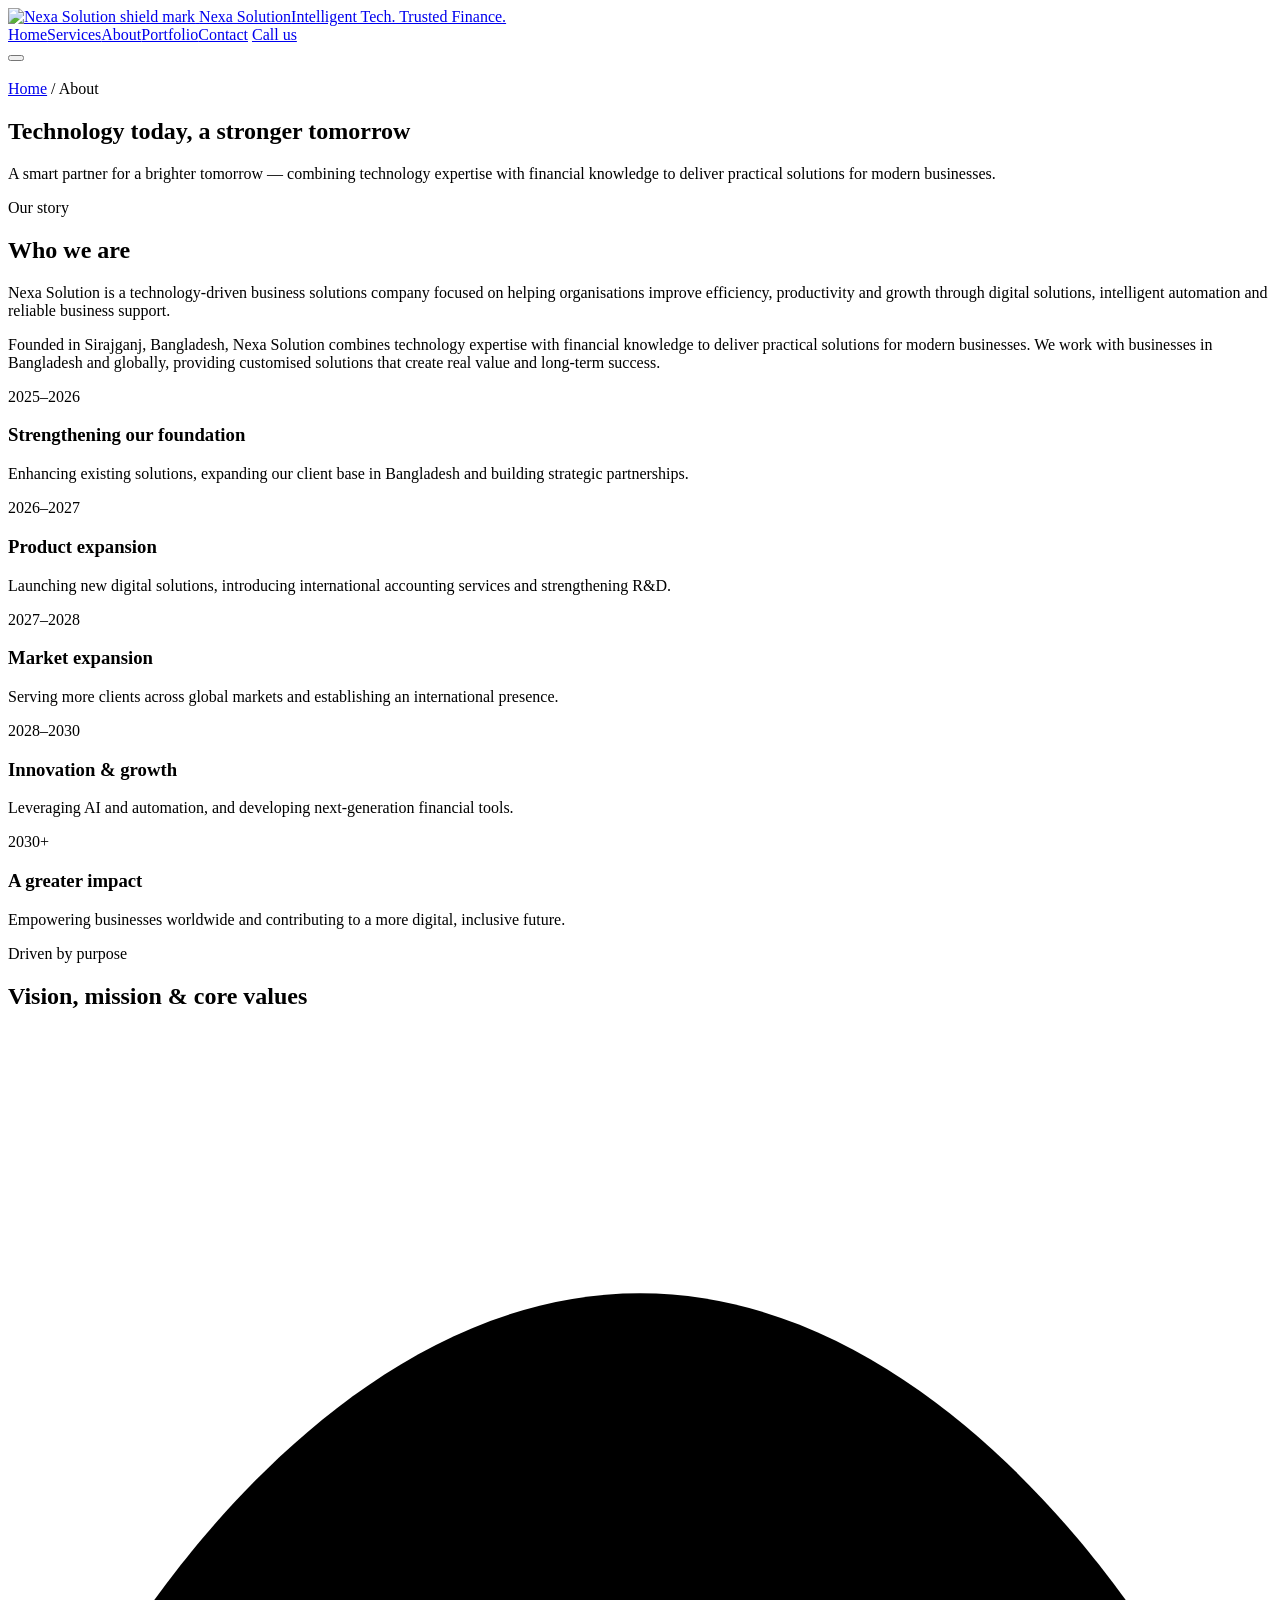
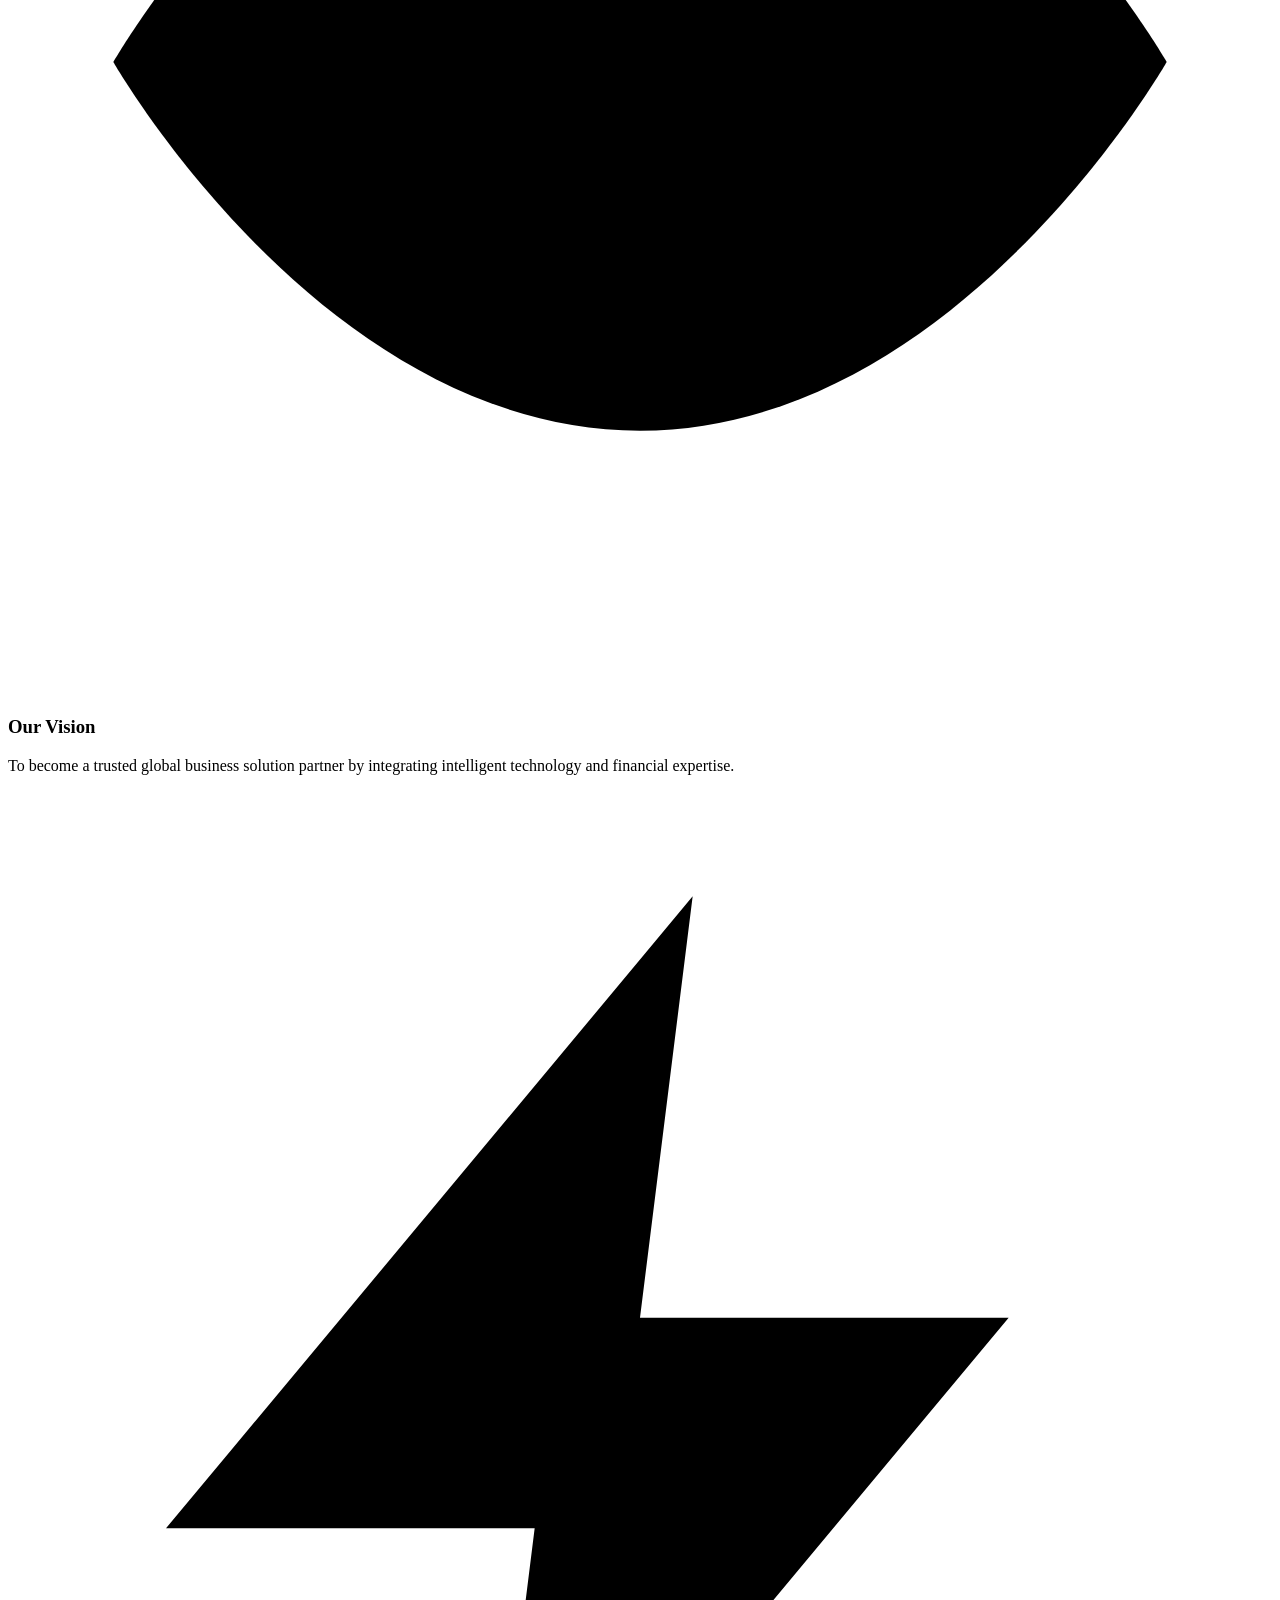
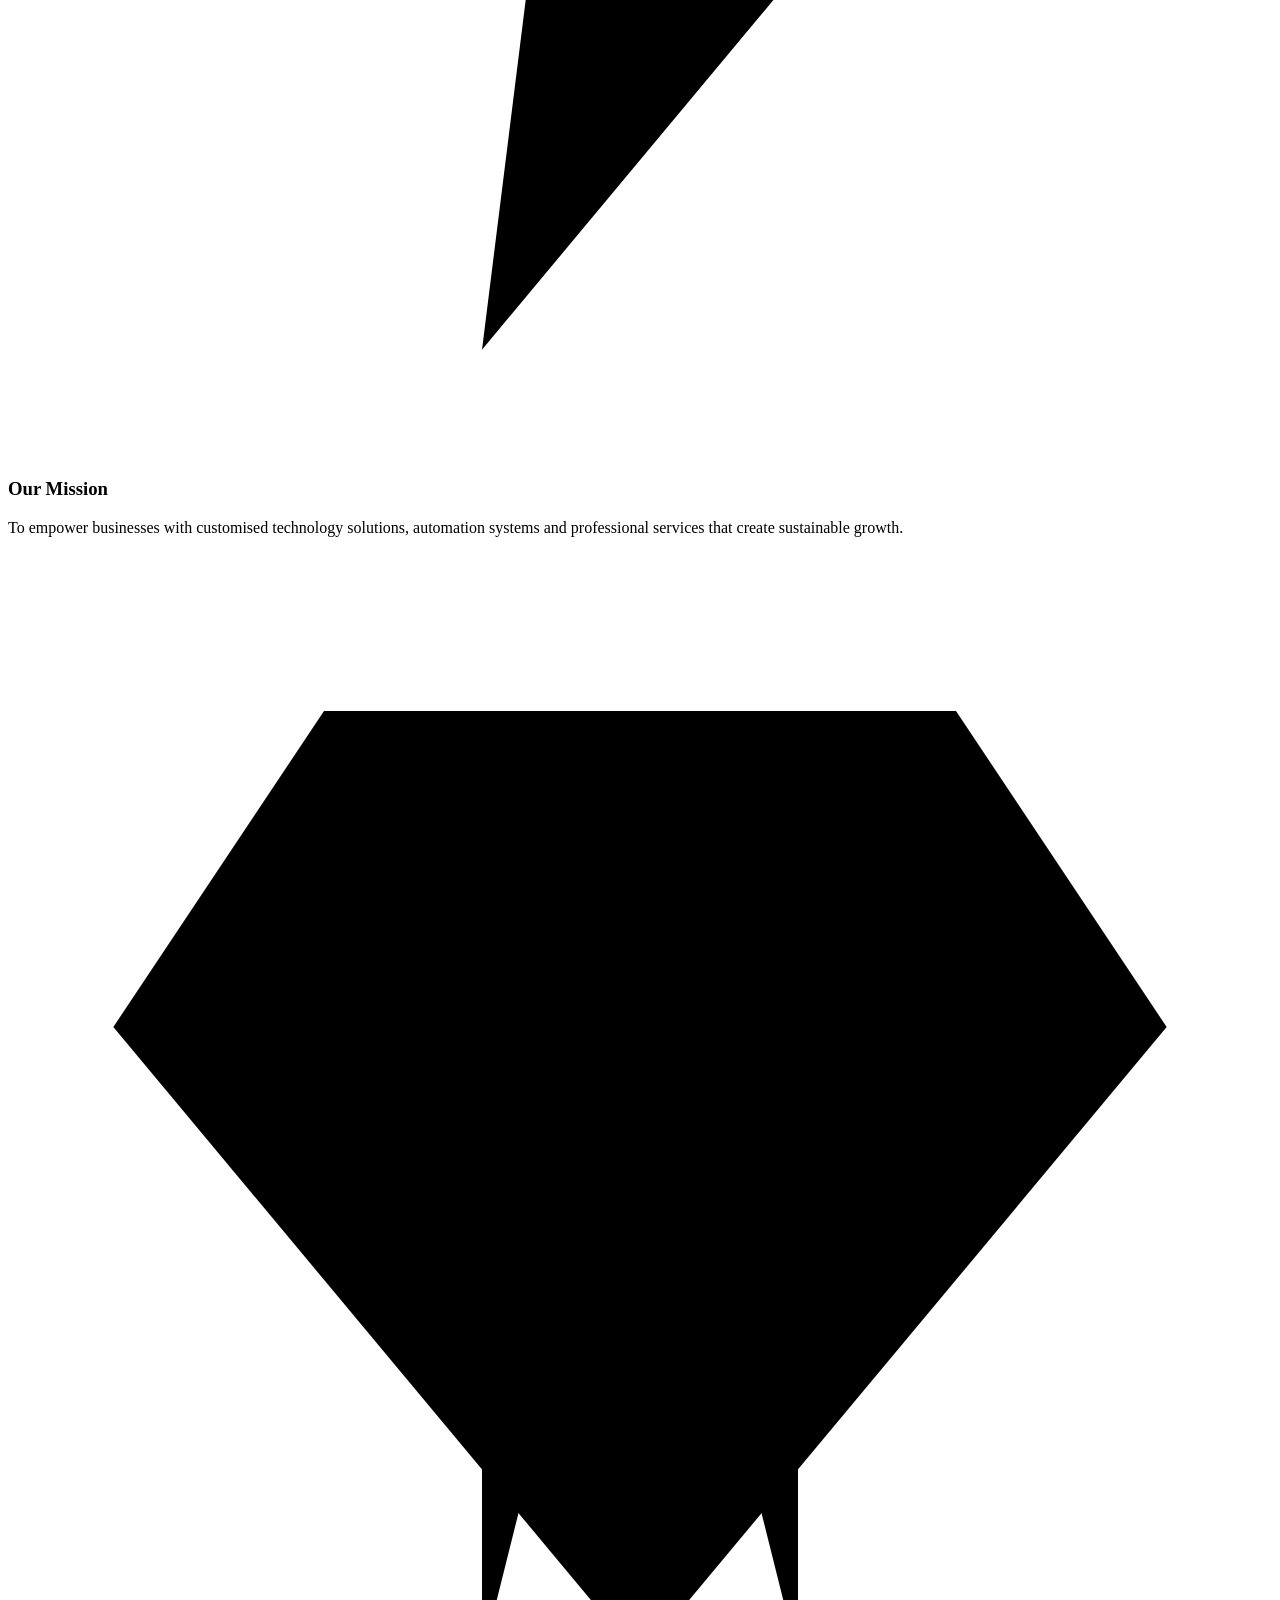
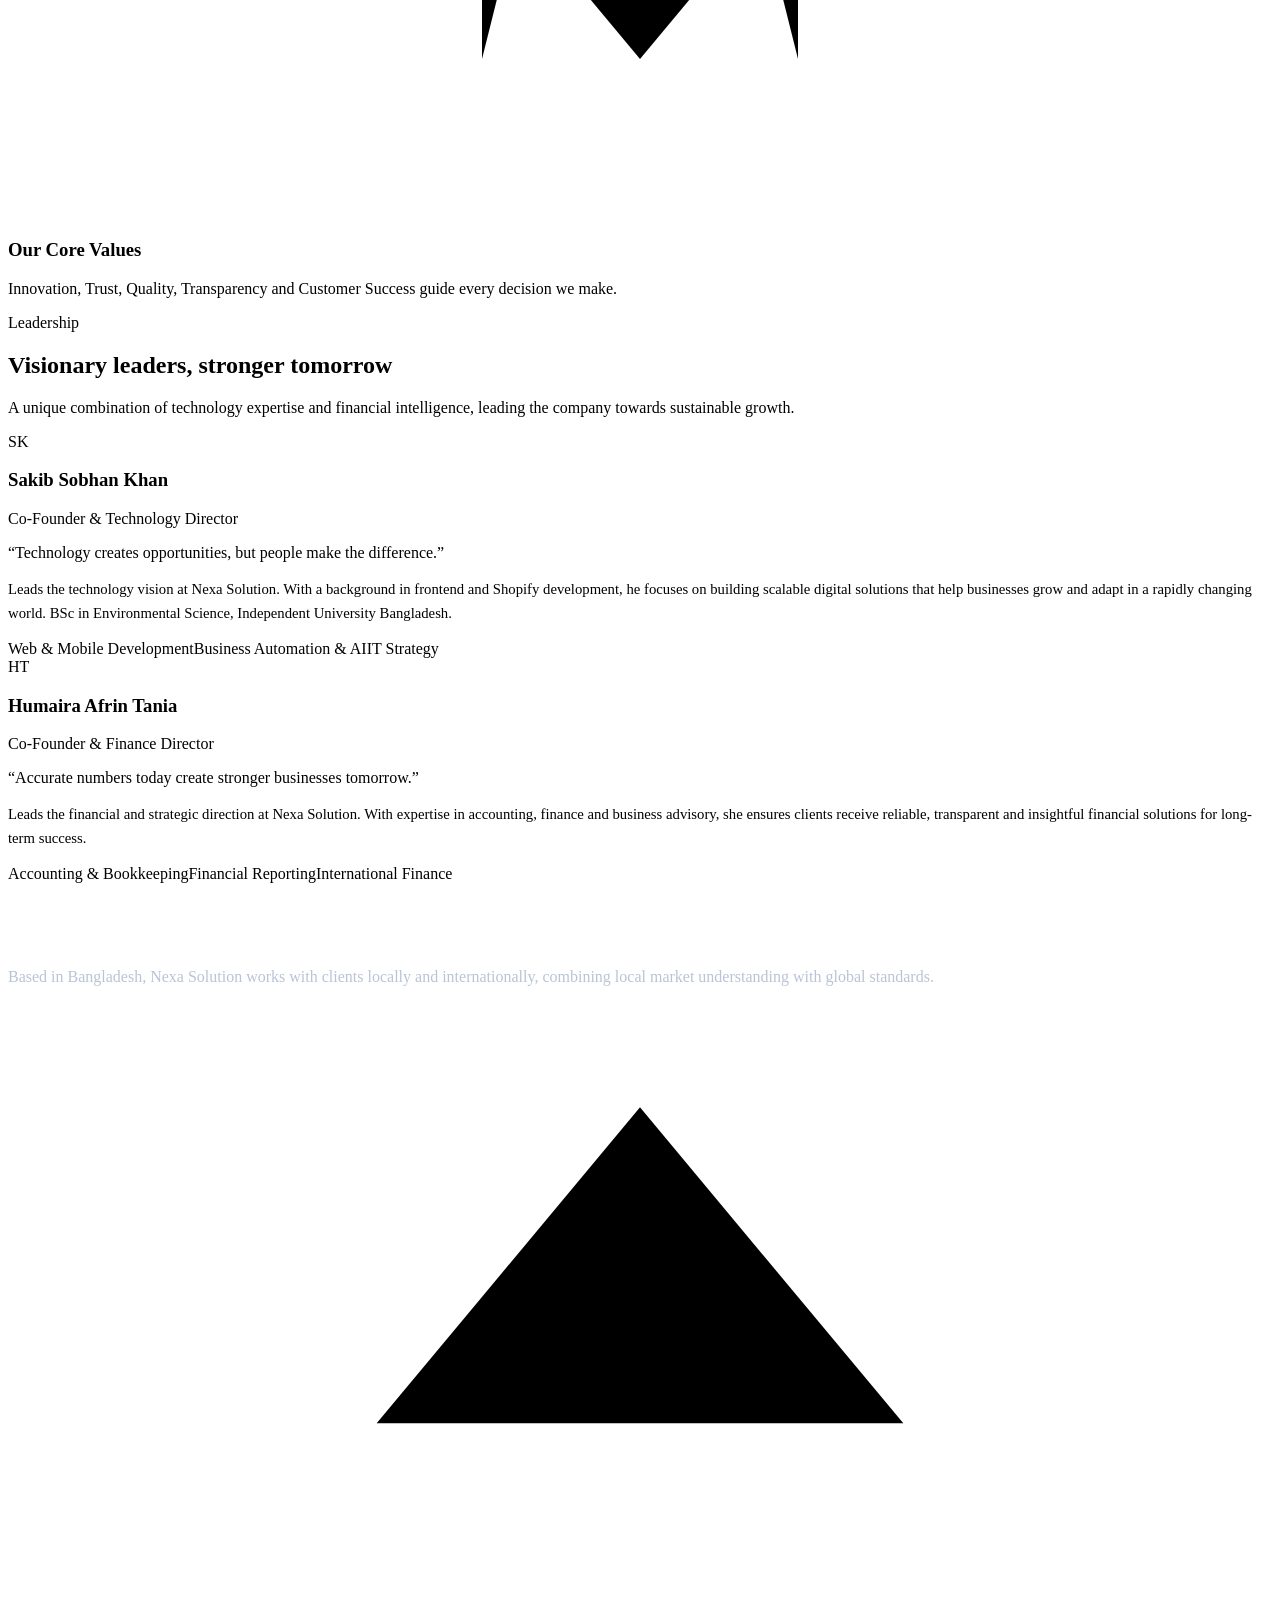
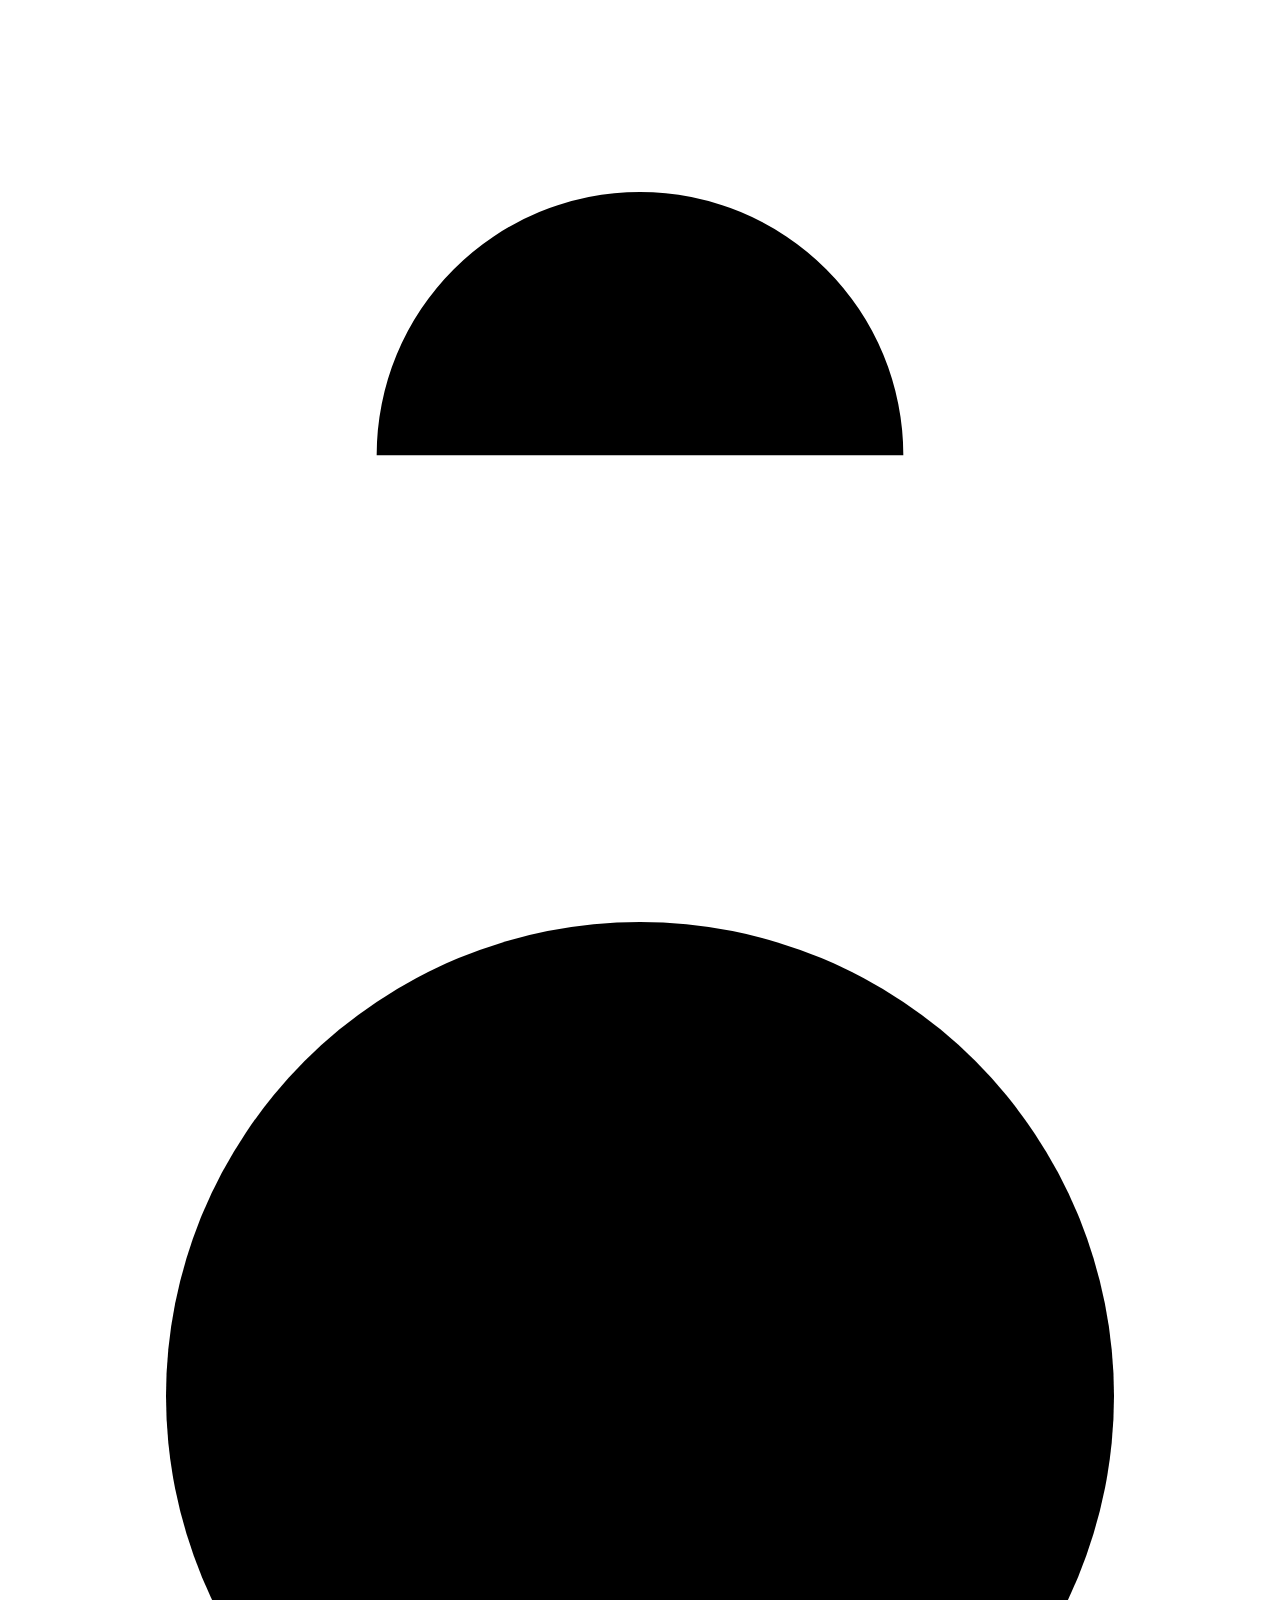
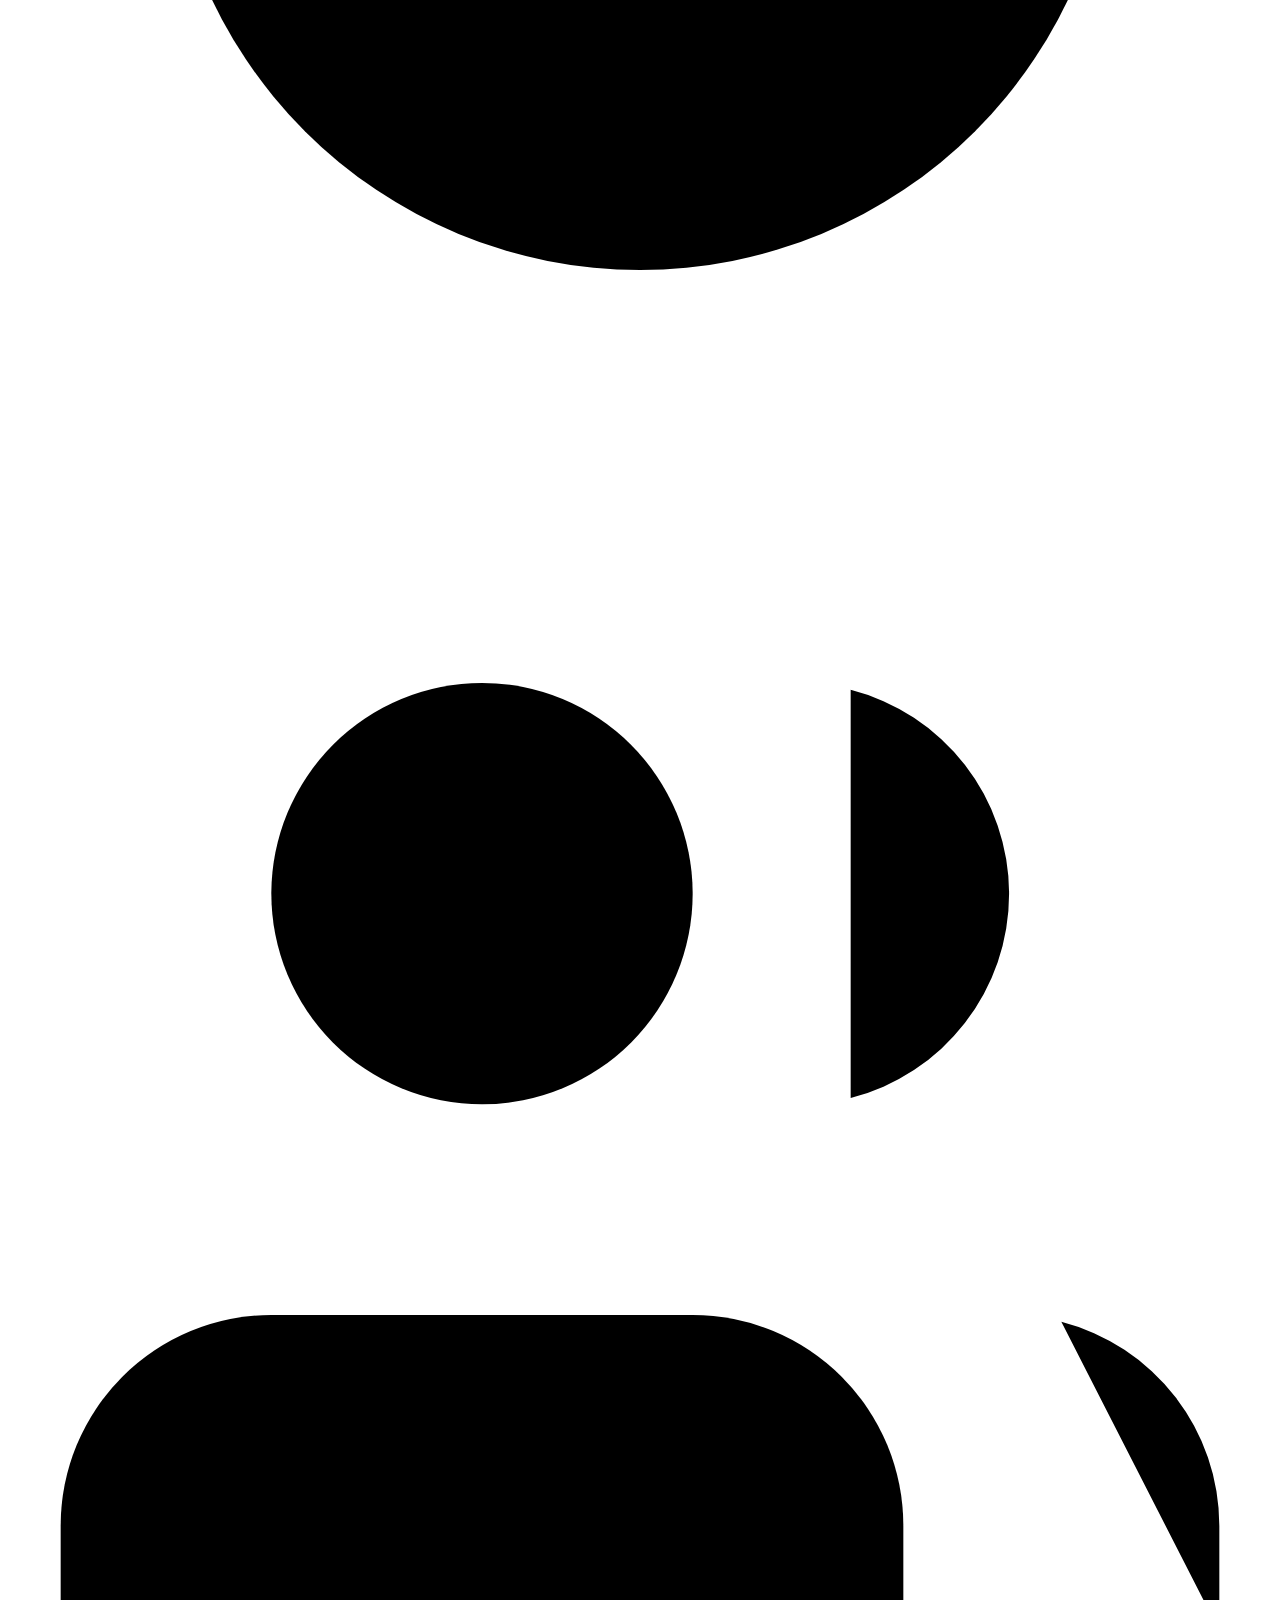
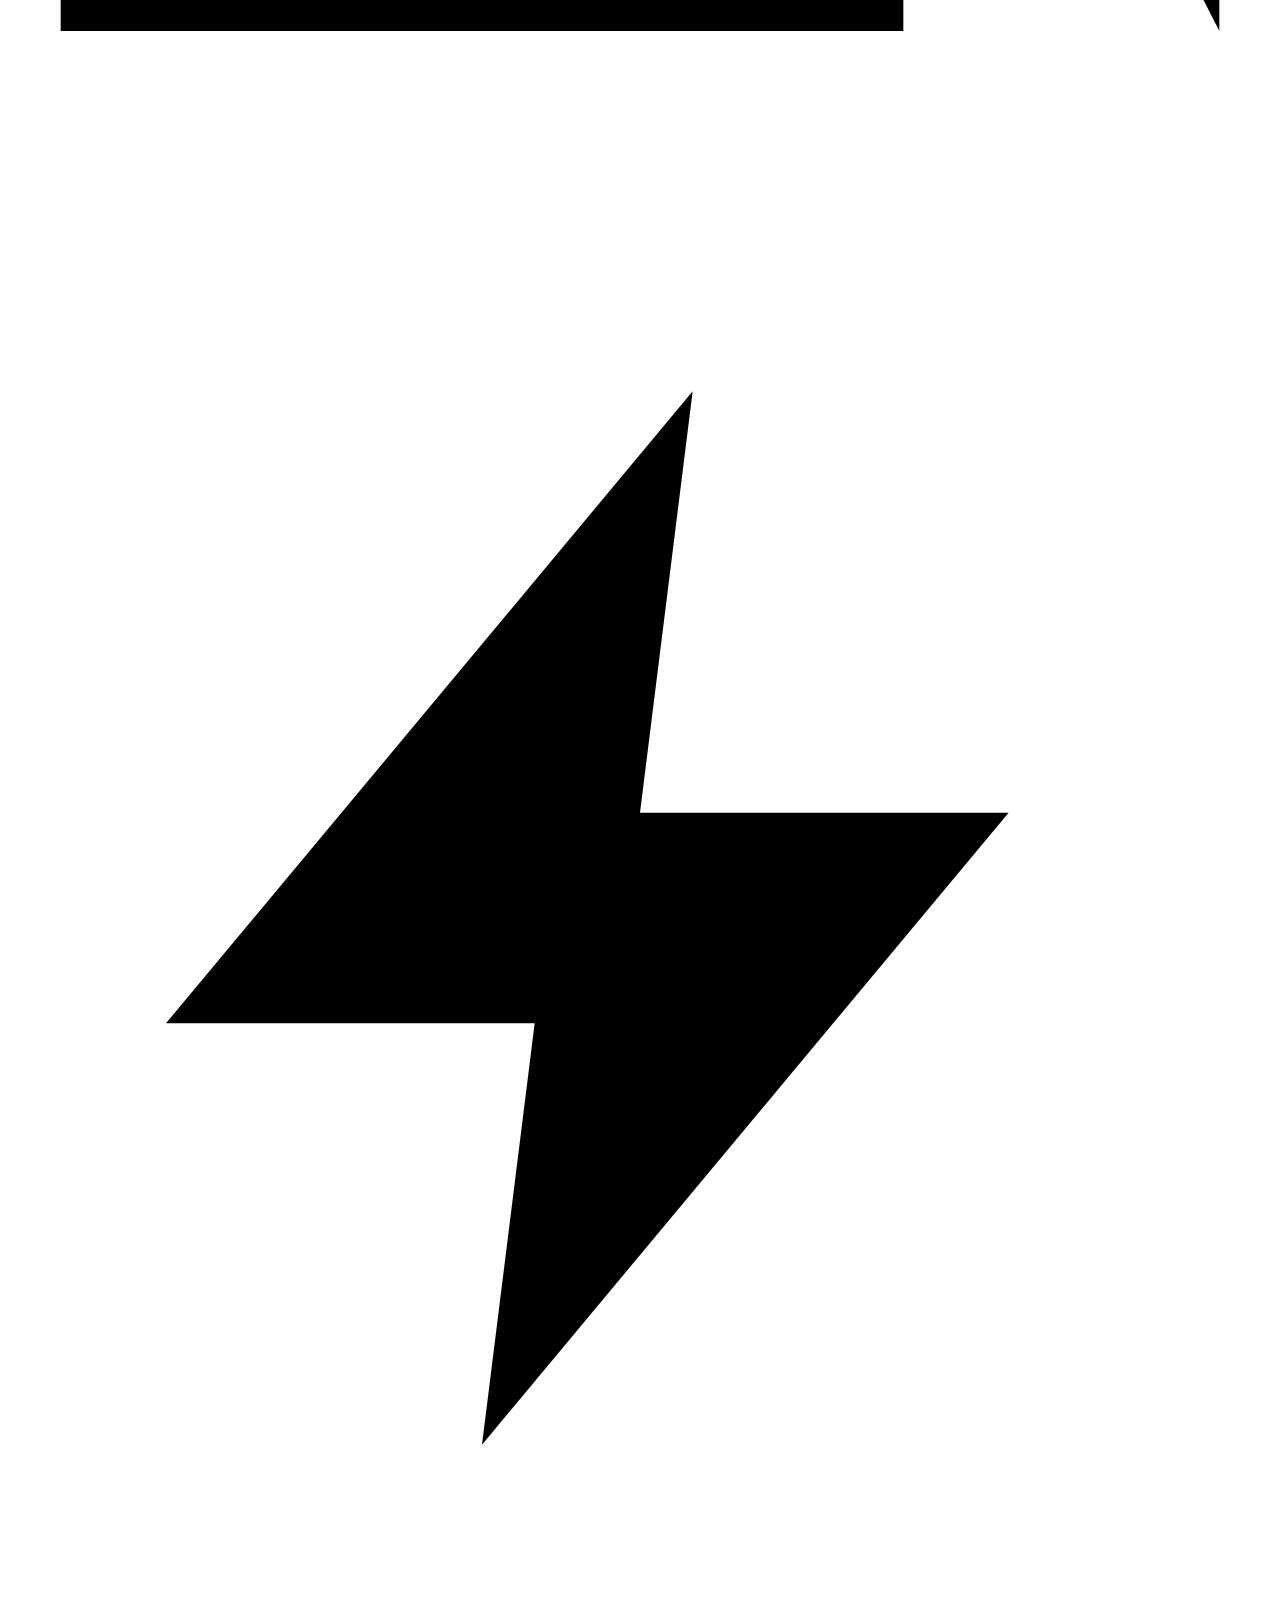
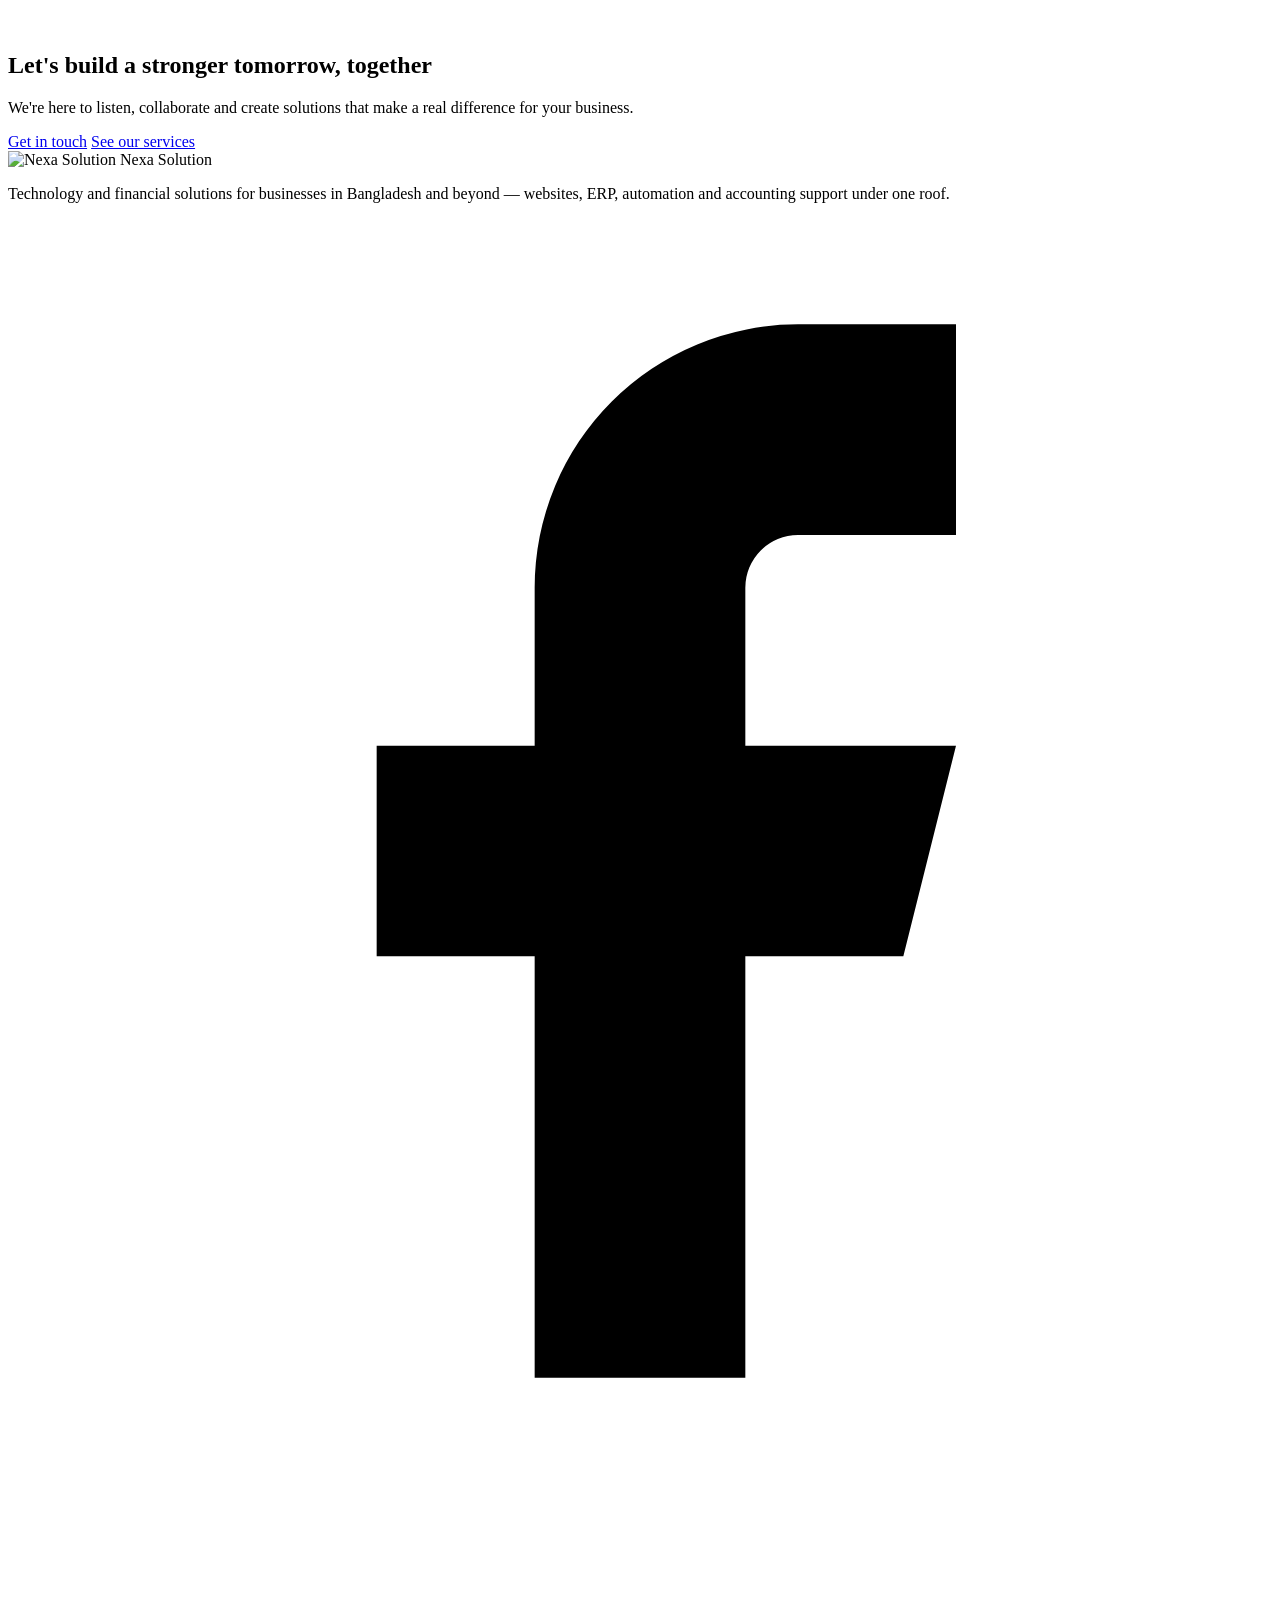
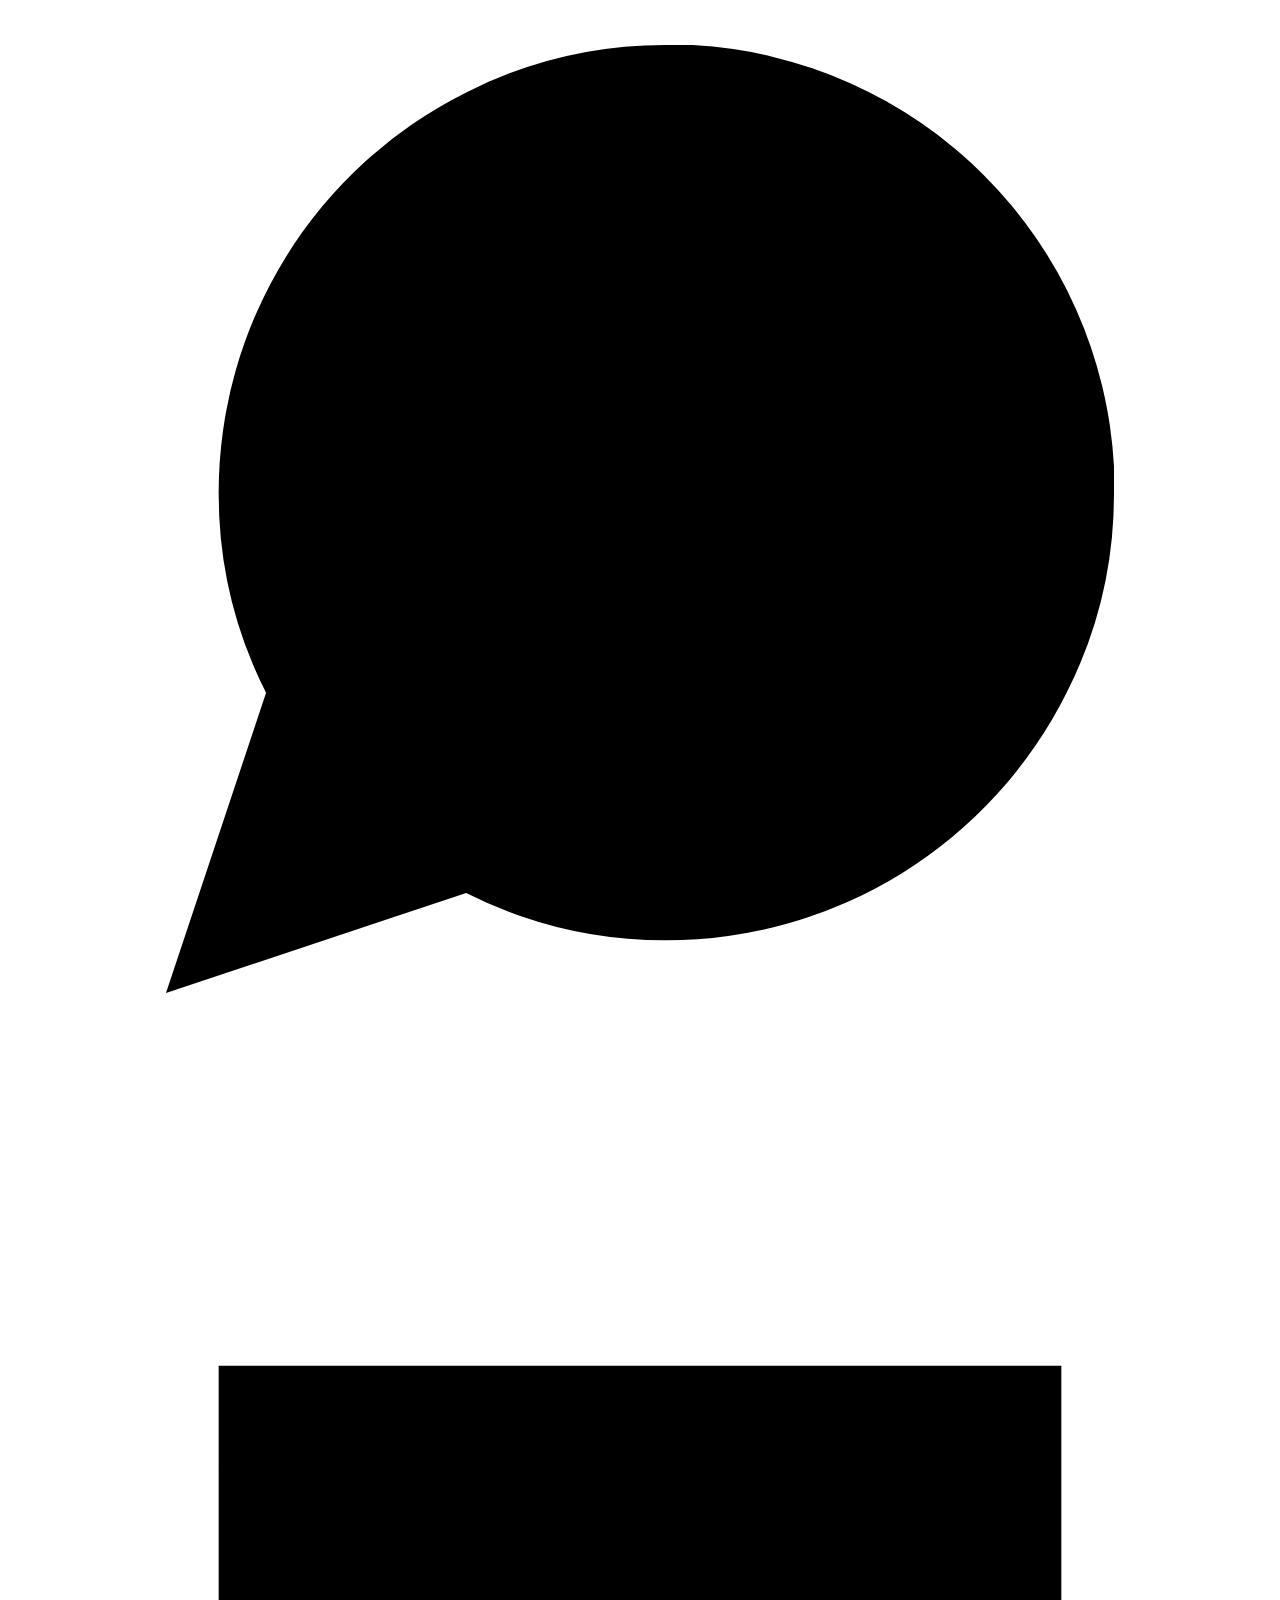
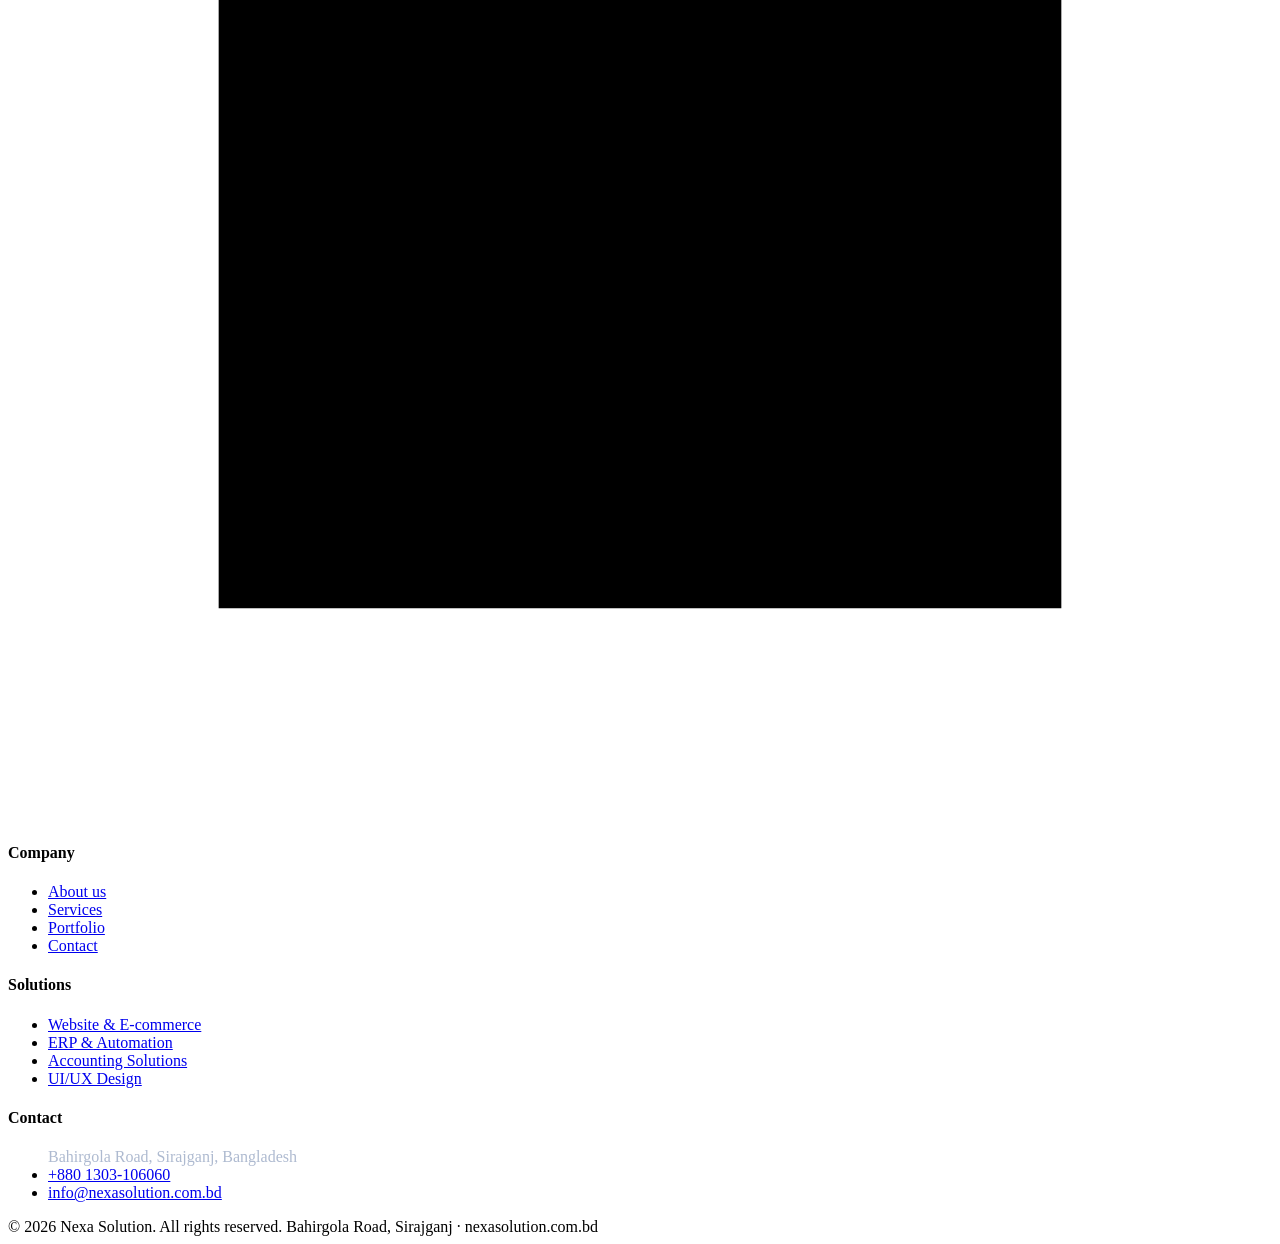
==== about.html @ 6b958eb0 "Add files via upload" ====
<!DOCTYPE html>
<html lang="en">
<head>
<meta charset="UTF-8">
<meta name="viewport" content="width=device-width, initial-scale=1.0">
<title>About Us — Nexa Solution</title>
<meta name="description" content="Nexa Solution's story, vision, mission, values and leadership team — a technology and financial solutions company based in Sirajganj, Bangladesh.">
<link rel="icon" href="assets/img/shield.png">
<link rel="preconnect" href="https://fonts.googleapis.com">
<link rel="preconnect" href="https://fonts.gstatic.com" crossorigin>
<link href="https://fonts.googleapis.com/css2?family=Sora:wght@400;500;600;700;800&family=Inter:wght@400;500;600;700&display=swap" rel="stylesheet">
<link rel="stylesheet" href="assets/css/styles.css">
</head>
<body>
<header>
  <div class="nav">
    <a href="index.html" class="brand">
      <img src="assets/img/shield.png" alt="Nexa Solution shield mark">
      <span class="brand-word">Nexa Solution<span>Intelligent Tech. Trusted Finance.</span></span>
    </a>
    <nav class="links" id="navLinks">
      <a href="index.html">Home</a><a href="services.html">Services</a><a href="about.html" class="active">About</a><a href="portfolio.html">Portfolio</a><a href="contact.html">Contact</a>
      <a href="tel:+8801303106060" class="btn btn-outline-dark">Call us</a>
    </nav>
    <button class="menu-toggle" id="menuToggle" aria-label="Open menu" aria-expanded="false" aria-controls="navLinks">
      <span></span><span></span><span></span>
    </button>
  </div>
</header>
<main>

  <section class="page-hero">
    <img class="hero-shield" src="assets/img/shield.png" alt="" style="width:220px;opacity:0.12;">
    <div class="wrap">
      <div class="crumb"><a href="index.html">Home</a> / About</div>
      <div class="hero-eyebrow-line"></div>
      <h1>Technology today, a stronger tomorrow</h1>
      <p>A smart partner for a brighter tomorrow &mdash; combining technology expertise with financial knowledge to deliver practical solutions for modern businesses.</p>
    </div>
  </section>

  <!-- STORY -->
  <section>
    <div class="wrap about-grid">
      <div class="reveal-on-scroll">
        <div class="kicker">Our story</div>
        <h2>Who we are</h2>
        <p>Nexa Solution is a technology-driven business solutions company focused on helping organisations improve efficiency, productivity and growth through digital solutions, intelligent automation and reliable business support.</p>
        <p style="margin-top:16px;">Founded in Sirajganj, Bangladesh, Nexa Solution combines technology expertise with financial knowledge to deliver practical solutions for modern businesses. We work with businesses in Bangladesh and globally, providing customised solutions that create real value and long-term success.</p>
      </div>
      <div class="reveal-on-scroll">
        <div class="timeline">
          <div class="tl-item"><div class="yr">2025&ndash;2026</div><h3>Strengthening our foundation</h3><p>Enhancing existing solutions, expanding our client base in Bangladesh and building strategic partnerships.</p></div>
          <div class="tl-item"><div class="yr">2026&ndash;2027</div><h3>Product expansion</h3><p>Launching new digital solutions, introducing international accounting services and strengthening R&amp;D.</p></div>
          <div class="tl-item"><div class="yr">2027&ndash;2028</div><h3>Market expansion</h3><p>Serving more clients across global markets and establishing an international presence.</p></div>
          <div class="tl-item"><div class="yr">2028&ndash;2030</div><h3>Innovation &amp; growth</h3><p>Leveraging AI and automation, and developing next-generation financial tools.</p></div>
          <div class="tl-item"><div class="yr">2030+</div><h3>A greater impact</h3><p>Empowering businesses worldwide and contributing to a more digital, inclusive future.</p></div>
        </div>
      </div>
    </div>
  </section>

  <!-- VISION / MISSION / VALUES -->
  <section style="background:var(--paper-2);">
    <div class="wrap">
      <div class="section-head center reveal-on-scroll" style="margin-left:auto;margin-right:auto;">
        <div class="kicker" style="justify-content:center;">Driven by purpose</div>
        <h2>Vision, mission &amp; core values</h2>
      </div>
      <div class="vmv-grid">
        <div class="vmv-card reveal-on-scroll">
          <div class="icon-badge"><svg viewBox="0 0 24 24" stroke-linecap="round" stroke-linejoin="round"><path d="M2 12s4-7 10-7 10 7 10 7-4 7-10 7-10-7-10-7Z"/><circle cx="12" cy="12" r="3"/></svg></div>
          <h3>Our Vision</h3>
          <p>To become a trusted global business solution partner by integrating intelligent technology and financial expertise.</p>
        </div>
        <div class="vmv-card reveal-on-scroll">
          <div class="icon-badge azure"><svg viewBox="0 0 24 24" stroke-linecap="round" stroke-linejoin="round"><path d="M13 2 3 14h7l-1 8 10-12h-7l1-8Z"/></svg></div>
          <h3>Our Mission</h3>
          <p>To empower businesses with customised technology solutions, automation systems and professional services that create sustainable growth.</p>
        </div>
        <div class="vmv-card reveal-on-scroll">
          <div class="icon-badge"><svg viewBox="0 0 24 24" stroke-linecap="round" stroke-linejoin="round"><path d="M6 3h12l4 6-10 12L2 9Z"/><path d="M2 9h20M9 3l3 6-3 12M15 3l-3 6 3 12"/></svg></div>
          <h3>Our Core Values</h3>
          <p>Innovation, Trust, Quality, Transparency and Customer Success guide every decision we make.</p>
        </div>
      </div>
    </div>
  </section>

  <!-- FOUNDERS (full profiles) -->
  <section>
    <div class="wrap">
      <div class="section-head center reveal-on-scroll" style="margin-left:auto;margin-right:auto;">
        <div class="kicker" style="justify-content:center;">Leadership</div>
        <h2>Visionary leaders, stronger tomorrow</h2>
        <p>A unique combination of technology expertise and financial intelligence, leading the company towards sustainable growth.</p>
      </div>
      <div class="founder-grid">
        <div class="founder-card reveal-on-scroll">
          <div class="avatar a1">SK</div>
          <h3>Sakib Sobhan Khan</h3>
          <div class="role">Co-Founder &amp; Technology Director</div>
          <p class="quote">&ldquo;Technology creates opportunities, but people make the difference.&rdquo;</p>
          <p style="margin-top:14px;color:var(--ink-soft);font-size:0.92rem;line-height:1.6;">Leads the technology vision at Nexa Solution. With a background in frontend and Shopify development, he focuses on building scalable digital solutions that help businesses grow and adapt in a rapidly changing world. BSc in Environmental Science, Independent University Bangladesh.</p>
          <div class="exp-list"><span>Web &amp; Mobile Development</span><span>Business Automation &amp; AI</span><span>IT Strategy</span></div>
        </div>
        <div class="founder-card reveal-on-scroll">
          <div class="avatar a2">HT</div>
          <h3>Humaira Afrin Tania</h3>
          <div class="role">Co-Founder &amp; Finance Director</div>
          <p class="quote">&ldquo;Accurate numbers today create stronger businesses tomorrow.&rdquo;</p>
          <p style="margin-top:14px;color:var(--ink-soft);font-size:0.92rem;line-height:1.6;">Leads the financial and strategic direction at Nexa Solution. With expertise in accounting, finance and business advisory, she ensures clients receive reliable, transparent and insightful financial solutions for long-term success.</p>
          <div class="exp-list"><span>Accounting &amp; Bookkeeping</span><span>Financial Reporting</span><span>International Finance</span></div>
        </div>
      </div>
    </div>
  </section>

  <!-- GLOBAL PRESENCE -->
  <section style="background:var(--navy-deep);color:#fff;">
    <div class="wrap">
      <div class="section-head reveal-on-scroll">
        <div class="kicker on-dark">Local expertise, global possibilities</div>
        <h2>Connecting businesses across borders</h2>
        <p style="color:#B9C4D6;">Based in Bangladesh, Nexa Solution works with clients locally and internationally, combining local market understanding with global standards.</p>
      </div>
      <div class="industry-grid" style="grid-template-columns:repeat(4,1fr);">
        <div class="industry-card reveal-on-scroll"><div class="icon-badge"><svg viewBox="0 0 24 24" stroke-linecap="round" stroke-linejoin="round"><path d="M17 20a5 5 0 0 0-10 0M7 8l5-6 5 6M12 2v14"/></svg></div><h3>Trusted Partnership</h3><p>Building long-term relationships worldwide.</p></div>
        <div class="industry-card reveal-on-scroll"><div class="icon-badge"><svg viewBox="0 0 24 24" stroke-linecap="round" stroke-linejoin="round"><circle cx="12" cy="12" r="9"/><path d="M3 12h18M12 3a13 13 0 0 1 0 18M12 3a13 13 0 0 0 0 18"/></svg></div><h3>Global Standards</h3><p>Quality service following international best practices.</p></div>
        <div class="industry-card reveal-on-scroll"><div class="icon-badge"><svg viewBox="0 0 24 24" stroke-linecap="round" stroke-linejoin="round"><path d="M17 21v-2a4 4 0 0 0-4-4H5a4 4 0 0 0-4 4v2"/><circle cx="9" cy="7" r="4"/><path d="M23 21v-2a4 4 0 0 0-3-3.87M16 3.13a4 4 0 0 1 0 7.75"/></svg></div><h3>Flexible Collaboration</h3><p>Remote and on-site support as per client needs.</p></div>
        <div class="industry-card reveal-on-scroll"><div class="icon-badge"><svg viewBox="0 0 24 24" stroke-linecap="round" stroke-linejoin="round"><path d="M13 2 3 14h7l-1 8 10-12h-7l1-8Z"/></svg></div><h3>Growth Focused</h3><p>Helping businesses scale in local and global markets.</p></div>
      </div>
    </div>
  </section>

  <!-- CTA -->
  <section class="cta-band">
    <div class="wrap">
      <h2>Let's build a stronger tomorrow, together</h2>
      <p>We're here to listen, collaborate and create solutions that make a real difference for your business.</p>
      <div class="cta-ctas">
        <a href="contact.html" class="btn btn-gold">Get in touch</a>
        <a href="services.html" class="btn btn-outline-light">See our services</a>
      </div>
    </div>
  </section>

</main>
<footer>
  <div class="wrap">
    <div class="foot-grid">
      <div class="foot-col">
        <div class="foot-brand">
          <img src="assets/img/shield.png" alt="Nexa Solution">
          <span>Nexa Solution</span>
        </div>
        <p>Technology and financial solutions for businesses in Bangladesh and beyond &mdash; websites, ERP, automation and accounting support under one roof.</p>
        <div class="social-row">
          <a href="https://facebook.com/nexasolutionbd" aria-label="Facebook" target="_blank" rel="noopener"><svg viewBox="0 0 24 24"><path d="M18 2h-3a5 5 0 0 0-5 5v3H7v4h3v8h4v-8h3l1-4h-4V7a1 1 0 0 1 1-1h3Z"/></svg></a>
          <a href="https://wa.me/8801303106060" aria-label="WhatsApp" target="_blank" rel="noopener"><svg viewBox="0 0 24 24"><path d="M21 11.5a8.38 8.38 0 0 1-.9 3.8 8.5 8.5 0 0 1-7.6 4.7 8.38 8.38 0 0 1-3.8-.9L3 21l1.9-5.7a8.38 8.38 0 0 1-.9-3.8 8.5 8.5 0 0 1 4.7-7.6 8.38 8.38 0 0 1 3.8-.9h.5a8.48 8.48 0 0 1 8 8v.5Z"/><path d="M9 9c0 2.5 2.5 5.5 5 5.5"/></svg></a>
          <a href="mailto:info@nexasolution.com.bd" aria-label="Email"><svg viewBox="0 0 24 24"><path d="M4 4h16v16H4Z"/><path d="m4 6 8 7 8-7"/></svg></a>
        </div>
      </div>
      <div class="foot-col">
        <h4>Company</h4>
        <ul>
          <li><a href="about.html">About us</a></li>
          <li><a href="services.html">Services</a></li>
          <li><a href="portfolio.html">Portfolio</a></li>
          <li><a href="contact.html">Contact</a></li>
        </ul>
      </div>
      <div class="foot-col">
        <h4>Solutions</h4>
        <ul>
          <li><a href="services.html">Website &amp; E-commerce</a></li>
          <li><a href="services.html">ERP &amp; Automation</a></li>
          <li><a href="services.html">Accounting Solutions</a></li>
          <li><a href="services.html">UI/UX Design</a></li>
        </ul>
      </div>
      <div class="foot-col">
        <h4>Contact</h4>
        <ul>
          <li style="color: #AEBAD0; list-style: none; ">Bahirgola Road, Sirajganj, Bangladesh</li>
          <li><a href="tel:+8801303106060">+880 1303-106060</a></li>
          <li><a href="mailto:info@nexasolution.com.bd">info@nexasolution.com.bd</a></li>
        </ul>
      </div>
    </div>
    <div class="foot-bottom">
      <span class="fine">&copy; 2026 Nexa Solution. All rights reserved.</span>
      <span class="fine">Bahirgola Road, Sirajganj &middot; nexasolution.com.bd</span>
    </div>
  </div>
</footer>
<script src="assets/js/main.js"></script>
</body>
</html>
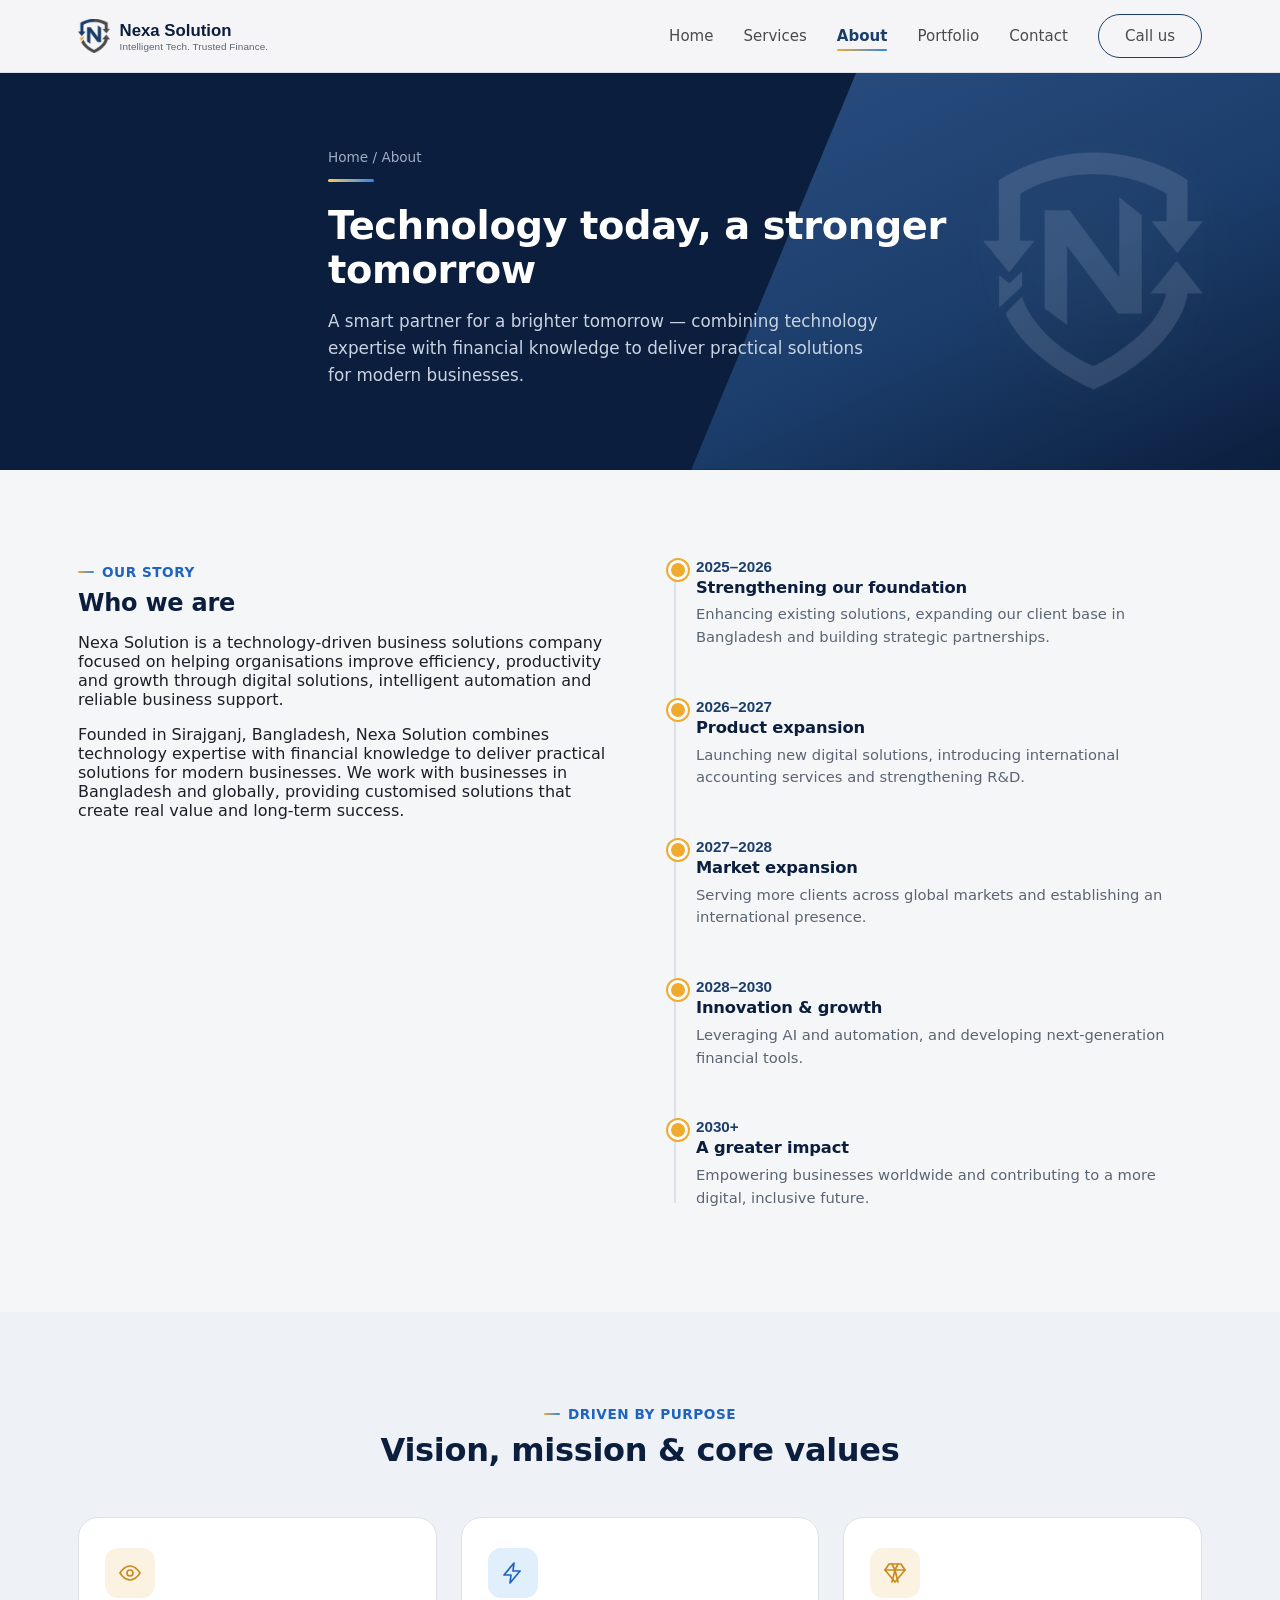
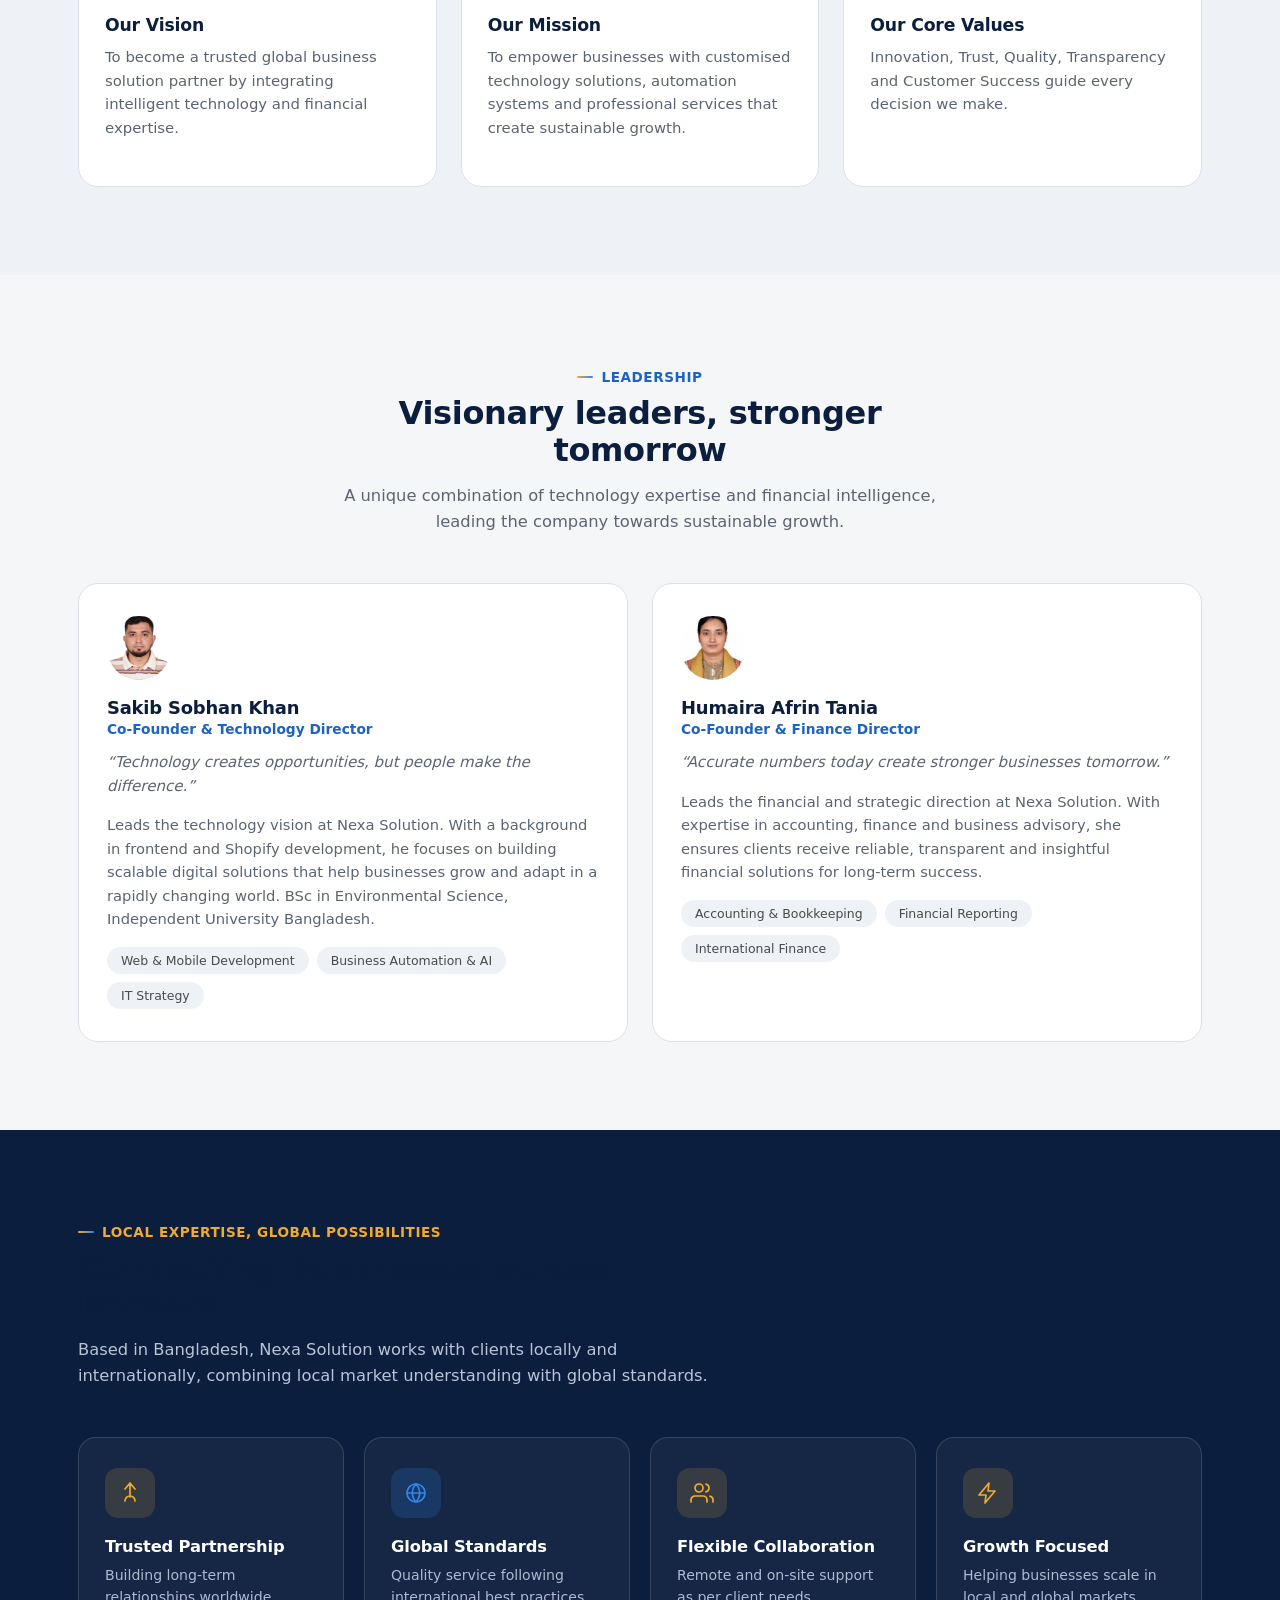
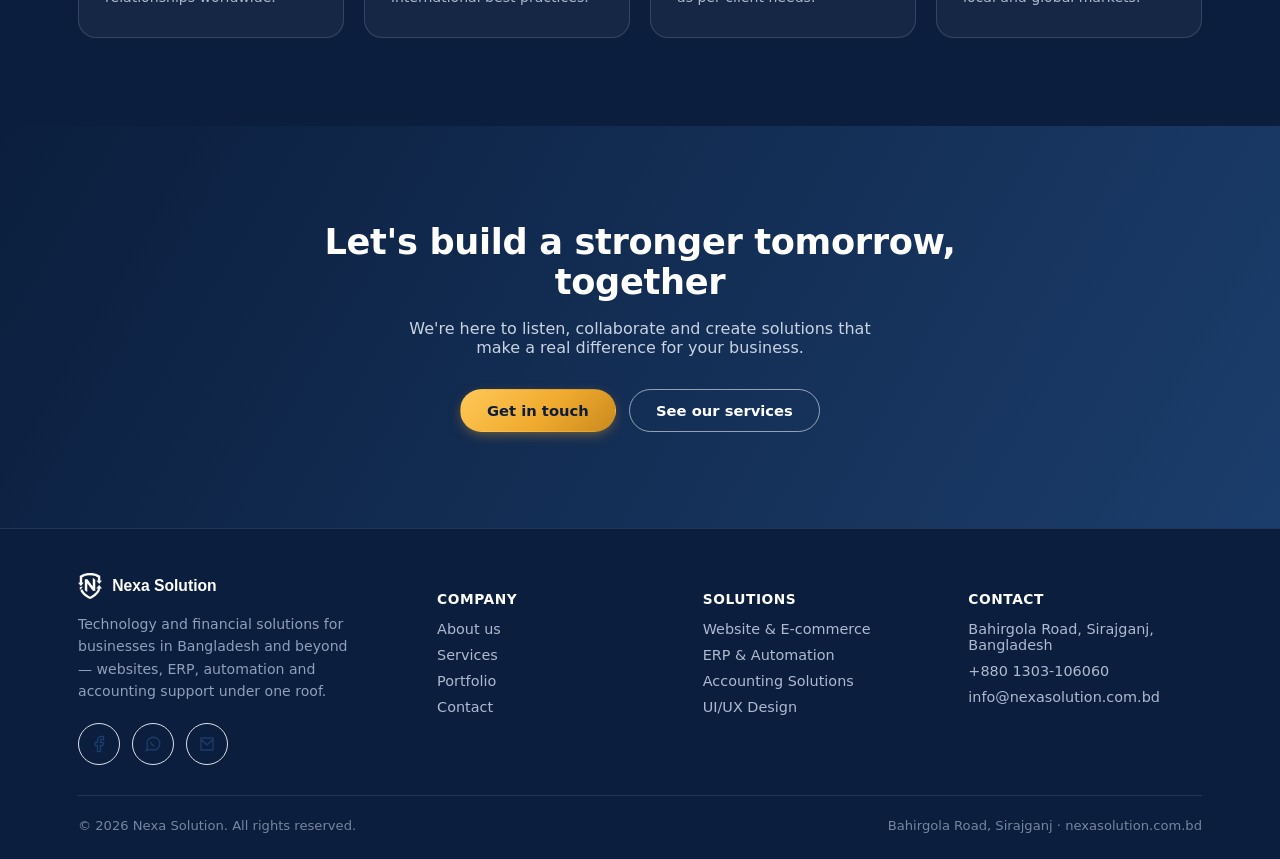
==== commit bafba10f: "Add files via upload" ====
--- a/about.html
+++ b/about.html
@@ -97,7 +97,7 @@
       </div>
       <div class="founder-grid">
         <div class="founder-card reveal-on-scroll">
-          <div class="avatar a1">SK</div>
+          <div class="avatar a1"><img src="./assets/img/Sakib.jpg" alt=""></div>
           <h3>Sakib Sobhan Khan</h3>
           <div class="role">Co-Founder &amp; Technology Director</div>
           <p class="quote">&ldquo;Technology creates opportunities, but people make the difference.&rdquo;</p>
@@ -105,7 +105,7 @@
           <div class="exp-list"><span>Web &amp; Mobile Development</span><span>Business Automation &amp; AI</span><span>IT Strategy</span></div>
         </div>
         <div class="founder-card reveal-on-scroll">
-          <div class="avatar a2">HT</div>
+          <div class="avatar a2"><img src="./assets/img/Humaira.jpg" alt=""></div>
           <h3>Humaira Afrin Tania</h3>
           <div class="role">Co-Founder &amp; Finance Director</div>
           <p class="quote">&ldquo;Accurate numbers today create stronger businesses tomorrow.&rdquo;</p>
@@ -182,7 +182,7 @@
       <div class="foot-col">
         <h4>Contact</h4>
         <ul>
-          <li style="color: #AEBAD0; list-style: none; ">Bahirgola Road, Sirajganj, Bangladesh</li>
+          <li>Bahirgola Road, Sirajganj, Bangladesh</li>
           <li><a href="tel:+8801303106060">+880 1303-106060</a></li>
           <li><a href="mailto:info@nexasolution.com.bd">info@nexasolution.com.bd</a></li>
         </ul>
--- a/assets/css/styles.css
+++ b/assets/css/styles.css
@@ -0,0 +1,645 @@
+/* =========================================================
+   Nexa Solution — Shared Design System
+   ========================================================= */
+:root{
+  --navy-deep:#0B1E3D;
+  --navy:#1B3D6B;
+  --navy-soft:#2A4E82;
+  --charcoal:#4A4A4A;
+  --gold:#F0AA2E;
+  --gold-light:#FFC857;
+  --gold-deep:#C98A1E;
+  --azure:#2F86EB;
+  --azure-deep:#1E63C2;
+  --paper:#F5F6F8;
+  --paper-2:#EEF1F5;
+  --ink:#1B1F27;
+  --ink-soft:#5B6472;
+  --line:#DCE1E8;
+  --radius:20px;
+  --radius-sm:12px;
+}
+*{box-sizing:border-box;}
+html{scroll-behavior:smooth;}
+body{
+  margin:0;
+  font-family:'Inter',system-ui,sans-serif;
+  color:var(--ink);
+  background:var(--paper);
+  -webkit-font-smoothing:antialiased;
+  overflow-x: hidden;
+}
+h1,h2,h3,.display{
+  font-family:'Sora',system-ui,sans-serif;
+  color:var(--navy-deep);
+  line-height:1.15;
+  margin:0;
+  letter-spacing:-0.01em;
+}
+a{color:inherit;text-decoration:none;}
+img{max-width:100%;display:block;}
+ul{margin:0;padding:0;}
+ul li{
+  list-style: none;
+}
+.wrap{max-width:1180px;margin:0 auto;padding:0 28px;}
+.visually-hidden{position:absolute;left:-9999px;}
+a:focus-visible, button:focus-visible, input:focus-visible, textarea:focus-visible{
+  outline:3px solid var(--gold);outline-offset:2px;
+}
+section{padding:88px 0;}
+.section-head{max-width:640px;margin-bottom:48px;}
+.section-head.center{margin-left:auto;margin-right:auto;text-align:center;}
+.section-head h2{font-size:2rem;font-weight:700;}
+.section-head p{margin-top:14px;color:var(--ink-soft);font-size:1.02rem;line-height:1.6;}
+.kicker{
+  display:inline-flex;align-items:center;gap:8px;
+  font-size:0.85rem;color:var(--azure-deep);font-weight:700;margin-bottom:10px;
+  text-transform:uppercase;letter-spacing:0.04em;
+}
+.kicker::before{content:"";width:16px;height:2px;background:linear-gradient(90deg,var(--gold),var(--azure));border-radius:2px;}
+.kicker.on-dark{color:var(--gold);}
+.text-gradient{
+  background:linear-gradient(100deg, var(--gold-light) 10%, var(--gold) 45%, var(--azure) 100%);
+  background-size:200% auto;
+  -webkit-background-clip:text;background-clip:text;color:transparent;
+  animation:shimmerText 6s ease-in-out infinite;
+}
+@keyframes shimmerText{
+  0%,100%{background-position:0% 50%;}
+  50%{background-position:100% 50%;}
+}
+
+/* ---------- Buttons ---------- */
+.btn{
+  display:inline-flex;align-items:center;gap:8px;
+  padding:12px 26px;border-radius:999px;
+  font-weight:600;font-size:0.92rem;border:1.5px solid transparent;cursor:pointer;
+  transition:transform 0.35s cubic-bezier(.22,1,.36,1), box-shadow 0.35s cubic-bezier(.22,1,.36,1), background-color 0.35s ease, color 0.35s ease, border-color 0.35s ease;
+  will-change:transform;
+}
+.btn:active{transform:translateY(0) scale(0.97);}
+.btn-gold{background:linear-gradient(135deg, var(--gold-light), var(--gold) 55%, var(--gold-deep));color:var(--navy-deep);box-shadow:0 4px 14px -4px rgba(240,170,46,0.55);}
+.btn-gold:hover{background:linear-gradient(135deg, var(--gold-light), var(--gold-deep));transform:translateY(-2px);box-shadow:0 14px 28px -8px rgba(240,170,46,0.65);}
+.btn-outline-dark{border-color:var(--navy);color:var(--navy);background:transparent;}
+.btn-outline-dark:hover, nav.links a.btn-outline-dark:hover{background:var(--navy);color:#fff;transform:translateY(-2px);box-shadow:0 12px 24px -10px rgba(27,61,107,0.45);}
+.btn-outline-light{border-color:rgba(255,255,255,0.55);color:#fff;background:transparent;}
+.btn-outline-light:hover{background:#fff;color:var(--navy-deep);border-color:#fff;transform:translateY(-2px);box-shadow:0 12px 24px -10px rgba(0,0,0,0.35);}
+
+/* ---------- Header ---------- */
+header{position:sticky;top:0;z-index:50;background:rgba(245,246,248,0.9);backdrop-filter:blur(8px);border-bottom:1px solid var(--line);}
+.nav{display:flex;align-items:center;justify-content:space-between;padding:14px 28px;max-width:1180px;margin:0 auto;}
+.brand{display:flex;align-items:center;gap:10px;}
+.brand img{height:34px;width:auto;}
+.brand-word{font-family:'Sora',sans-serif;font-weight:700;font-size:1.05rem;color:var(--navy-deep);}
+.brand-word span{display:block;font-family:'Inter',sans-serif;font-weight:500;font-size:0.62rem;color:var(--ink-soft);letter-spacing:0.01em;}
+nav.links{display:flex;gap:30px;align-items:center;}
+nav.links a{font-size:0.94rem;color:var(--charcoal);font-weight:500;position:relative;}
+nav.links a:hover{color:var(--navy);}
+nav.links a.active{color:var(--navy);font-weight:700;}
+nav.links a.active::after{content:"";position:absolute;left:0;right:0;bottom:-6px;height:2px;background:linear-gradient(90deg,var(--gold),var(--azure));border-radius:2px;}
+.menu-toggle{display:none;background:none;border:none;cursor:pointer;padding:6px;}
+.menu-toggle span{display:block;width:22px;height:2px;background:var(--navy-deep);margin:5px 0;}
+
+/* ---------- Reveal animation system ---------- */
+.reveal{opacity:0;transform:translateY(14px);animation:revealIn 0.7s ease forwards;}
+.reveal-2{animation-delay:0.12s;}
+.reveal-3{animation-delay:0.24s;}
+.reveal-4{animation-delay:0.36s;}
+@keyframes revealIn{to{opacity:1;transform:none;}}
+.reveal-on-scroll{opacity:0;transform:translateY(26px);transition:opacity 0.8s cubic-bezier(.22,1,.36,1), transform 0.8s cubic-bezier(.22,1,.36,1);}
+.reveal-on-scroll.in-view{opacity:1;transform:none;}
+@keyframes floatY{0%,100%{transform:translateY(0);}50%{transform:translateY(-14px);}}
+@keyframes gradientMove{0%{background-position:0% 50%;}50%{background-position:100% 50%;}100%{background-position:0% 50%;}}
+
+/* ---------- Page hero (small, for sub-pages) ---------- */
+.page-hero{background:var(--navy-deep);color:#fff;position:relative;overflow:hidden;padding:76px 0 64px;}
+.page-hero::before{
+  content:"";position:absolute;top:0;right:0;bottom:0;width:46%;
+  background:linear-gradient(155deg, var(--navy-soft) 0%, var(--navy) 55%, var(--navy-deep) 100%);
+  clip-path:polygon(28% 0, 100% 0, 100% 100%, 0% 100%);
+}
+.page-hero .wrap{position:relative;z-index:2;max-width:680px;}
+.page-hero .crumb{color:#9FADC2;font-size:0.85rem;margin-bottom:14px;}
+.page-hero .crumb a:hover{color:var(--gold-light);}
+.page-hero h1{color:#fff;font-size:2.4rem;font-weight:700;}
+.page-hero p{margin-top:16px;color:#C9D3E1;font-size:1.05rem;line-height:1.6;max-width:560px;}
+
+/* ---------- Home Hero ---------- */
+.hero{position:relative;overflow:hidden;background:var(--navy-deep);color:#fff;}
+.hero::before{
+  content:"";position:absolute;top:0;right:0;bottom:0;width:46%;
+  background:linear-gradient(155deg, var(--navy-soft) 0%, var(--navy) 55%, var(--navy-deep) 100%);
+  background-size:200% 200%;
+  clip-path:polygon(28% 0, 100% 0, 100% 100%, 0% 100%);
+  animation:gradientMove 12s ease infinite;
+}
+/* Bright glow orbs for a punchier, eye-catching first impression */
+.hero-glow{position:absolute;border-radius:50%;filter:blur(70px);pointer-events:none;z-index:1;}
+.hero-glow.glow-gold{
+  width:420px;height:420px;top:-140px;left:8%;
+  background:radial-gradient(circle, rgba(240,170,46,0.55) 0%, rgba(240,170,46,0) 70%);
+  animation:glowFloat 9s ease-in-out infinite;
+}
+.hero-glow.glow-azure{
+  width:460px;height:460px;bottom:-180px;right:6%;
+  background:radial-gradient(circle, rgba(47,134,235,0.45) 0%, rgba(47,134,235,0) 70%);
+  animation:glowFloat 11s ease-in-out infinite reverse;
+}
+@keyframes glowFloat{
+  0%,100%{transform:translate(0,0) scale(1);}
+  50%{transform:translate(30px,-20px) scale(1.12);}
+}
+.hero-grid-overlay{
+  position:absolute;inset:0;z-index:1;opacity:0.5;pointer-events:none;
+  background-image:
+    linear-gradient(rgba(255,255,255,0.05) 1px, transparent 1px),
+    linear-gradient(90deg, rgba(255,255,255,0.05) 1px, transparent 1px);
+  background-size:44px 44px;
+  mask-image:radial-gradient(ellipse 80% 60% at 30% 30%, #000 40%, transparent 85%);
+  -webkit-mask-image:radial-gradient(ellipse 80% 60% at 30% 30%, #000 40%, transparent 85%);
+}
+.hero-badge{
+  display:inline-flex;align-items:center;gap:9px;padding:8px 18px 8px 14px;border-radius:999px;
+  background:rgba(240,170,46,0.12);border:1px solid rgba(240,170,46,0.4);
+  color:var(--gold-light);font-size:0.82rem;font-weight:600;margin-bottom:24px;
+  box-shadow:0 8px 20px -12px rgba(240,170,46,0.5);
+}
+.dot-live{width:8px;height:8px;border-radius:50%;background:var(--gold-light);flex-shrink:0;box-shadow:0 0 0 0 rgba(240,170,46,0.6);animation:pulseDot 1.8s ease-in-out infinite;}
+@keyframes pulseDot{
+  0%{box-shadow:0 0 0 0 rgba(240,170,46,0.55);}
+  70%{box-shadow:0 0 0 8px rgba(240,170,46,0);}
+  100%{box-shadow:0 0 0 0 rgba(240,170,46,0);}
+}
+.hero-shield{position:absolute;right:6%;top:50%;transform:translateY(-50%);width:300px;opacity:0.16;z-index:1;filter:brightness(0) invert(1) drop-shadow(0 0 40px rgba(240,170,46,0.35));}
+.hero-inner{position:relative;z-index:2;display:grid;grid-template-columns:1.15fr 0.85fr;gap:40px;padding:108px 0 96px;align-items:center;}
+.hero-eyebrow-line{width:46px;height:3px;background:linear-gradient(90deg, var(--gold-light), var(--azure));margin-bottom:22px;border-radius:2px;}
+.hero h1{font-size:2.9rem;font-weight:700;color:#fff;max-width:560px;}
+.hero p.lede{margin-top:22px;font-size:1.08rem;line-height:1.65;color:#C9D3E1;max-width:480px;}
+.hero-ctas{margin-top:36px;display:flex;gap:14px;flex-wrap:wrap;}
+.hero-stats{margin-top:56px;display:flex;gap:36px;flex-wrap:wrap;}
+.hero-stats div{border-left:2px solid rgba(255,255,255,0.2);padding-left:14px;}
+.hero-stats strong{display:block;font-family:'Sora',sans-serif;font-size:1.5rem;color:#fff;}
+.hero-stats span{font-size:0.82rem;color:#9FADC2;}
+.hero-panel{position:relative;z-index:2;justify-self:end;}
+
+/* Floating dashboard mockup (CSS-built, no external image) */
+.dash-mock{
+  position:relative;width:320px;background:rgba(255,255,255,0.07);
+  border:1px solid rgba(255,255,255,0.22);border-radius:var(--radius);
+  padding:20px;animation:floatY 6s ease-in-out infinite;
+  box-shadow:0 30px 70px -30px rgba(0,0,0,0.55), 0 0 0 1px rgba(255,255,255,0.04) inset;
+  backdrop-filter:blur(6px);
+}
+.dash-mock-head{display:flex;align-items:center;gap:8px;margin-bottom:14px;}
+.dash-mock-head .pulse-dot{width:8px;height:8px;border-radius:50%;background:#3DDC7A;flex-shrink:0;box-shadow:0 0 0 0 rgba(61,220,122,0.6);animation:pulseDot2 1.8s ease-in-out infinite;}
+.dash-mock-head .dash-mock-label{font-size:0.7rem;font-weight:600;letter-spacing:0.02em;color:#C9D3E1;text-transform:uppercase;}
+@keyframes pulseDot2{
+  0%{box-shadow:0 0 0 0 rgba(61,220,122,0.55);}
+  70%{box-shadow:0 0 0 7px rgba(61,220,122,0);}
+  100%{box-shadow:0 0 0 0 rgba(61,220,122,0);}
+}
+.dash-mock .bar{height:8px;border-radius:6px;background:rgba(255,255,255,0.14);margin-bottom:10px;}
+.dash-mock .bar.short{width:55%;}
+.dash-mock .chartline{
+  height:70px;margin:14px 0;border-radius:10px;
+  background:linear-gradient(180deg, rgba(240,170,46,0.18), transparent);
+  position:relative;overflow:hidden;
+}
+.dash-mock .chartline svg{position:absolute;bottom:0;left:0;width:100%;height:100%;}
+.dash-mock .chips{display:flex;gap:8px;margin-top:12px;}
+.dash-mock .chip{flex:1;background:rgba(255,255,255,0.08);border-radius:10px;padding:10px 12px;}
+.dash-mock .chip .n{font-family:'Sora',sans-serif;font-weight:700;color:var(--gold-light);font-size:1rem;}
+.dash-mock .chip .l{font-size:0.68rem;color:#9FADC2;margin-top:2px;}
+.float-card{
+  position:absolute;background:#fff;border-radius:14px;padding:12px 16px;
+  box-shadow:0 20px 44px -12px rgba(0,0,0,0.4);display:flex;align-items:center;gap:10px;
+  animation:floatY 5s ease-in-out infinite;
+}
+.float-card.c1{top:-22px;left:-38px;animation-delay:0.4s;box-shadow:0 20px 40px -14px rgba(47,134,235,0.35);}
+.float-card.c2{bottom:-18px;right:-30px;animation-delay:1.1s;box-shadow:0 20px 40px -14px rgba(240,170,46,0.4);}
+.float-card .ic{width:30px;height:30px;border-radius:9px;display:flex;align-items:center;justify-content:center;flex-shrink:0;}
+.float-card.c1 .ic{background:rgba(47,134,235,0.15);}
+.float-card.c1 .ic svg{stroke:var(--azure);width:16px;height:16px;}
+.float-card.c2 .ic{background:rgba(240,170,46,0.18);}
+.float-card.c2 .ic svg{stroke:var(--gold-deep);width:16px;height:16px;}
+.float-card .t{font-size:0.72rem;font-weight:700;color:var(--navy-deep);}
+.float-card .s{font-size:0.64rem;color:var(--ink-soft);}
+
+/* ---------- Trust / stats counter ---------- */
+.trust{background:#fff;border-top:1px solid var(--line);border-bottom:1px solid var(--line);}
+.trust-grid{display:grid;grid-template-columns:repeat(4,1fr);gap:0;}
+.trust-item{text-align:center;padding:6px 18px;border-right:1px solid var(--line);}
+.trust-item:last-child{border-right:none;}
+.trust-item .count{
+  font-family:'Sora',sans-serif;font-weight:800;font-size:2.5rem;
+  background:linear-gradient(100deg, var(--navy-deep), var(--azure-deep));
+  -webkit-background-clip:text;background-clip:text;color:transparent;
+}
+.trust-item .lbl{margin-top:6px;font-size:0.85rem;color:var(--ink-soft);font-weight:500;}
+
+/* ---------- About pillars / strip ---------- */
+.about{background:#fff;}
+.about-grid{display:grid;grid-template-columns:1fr 1fr;gap:56px;align-items:start;}
+.about p{color:var(--ink-soft);font-size:1.03rem;line-height:1.7;margin-top:16px;}
+.pillars{display:flex;flex-direction:column;}
+.pillar{display:flex;gap:16px;padding:18px 0;border-top:1px solid var(--line);}
+.pillar:first-child{border-top:none;}
+.pillar .num{font-family:'Sora',sans-serif;color:var(--gold-deep);font-weight:700;font-size:0.85rem;padding-top:3px;}
+.pillar h3{font-size:1.02rem;font-weight:600;color:var(--navy-deep);}
+.pillar p{margin:4px 0 0;font-size:0.92rem;color:var(--ink-soft);line-height:1.5;}
+
+/* ---------- Vision / Mission / Values cards ---------- */
+.vmv-grid{display:grid;grid-template-columns:repeat(3,1fr);gap:24px;}
+.vmv-card{
+  background:#fff;border:1px solid var(--line);border-radius:var(--radius);padding:30px 26px;
+  transition:transform 0.5s cubic-bezier(.22,1,.36,1), box-shadow 0.5s cubic-bezier(.22,1,.36,1), border-color 0.4s ease;
+}
+.vmv-card:hover{transform:translateY(-6px);box-shadow:0 24px 44px -22px rgba(11,30,61,0.25);border-color:transparent;}
+.vmv-card .icon-badge{margin-bottom:18px;}
+.vmv-card h3{font-size:1.08rem;font-weight:700;}
+.vmv-card p{margin-top:10px;color:var(--ink-soft);font-size:0.93rem;line-height:1.6;}
+
+/* Icon badge (shared) */
+.icon-badge{
+  width:50px;height:50px;border-radius:13px;background:rgba(231,166,50,0.14);
+  display:flex;align-items:center;justify-content:center;position:relative;
+  transition:transform 0.55s cubic-bezier(.22,1,.36,1), background-color 0.55s cubic-bezier(.22,1,.36,1);
+}
+.icon-badge svg{width:24px;height:24px;stroke:var(--gold-deep);fill:none;stroke-width:1.7;transition:stroke 0.4s ease;}
+.icon-badge.azure{background:rgba(47,134,235,0.14);}
+.icon-badge.azure svg{stroke:var(--azure-deep);}
+
+/* ---------- Timeline (about/company story) ---------- */
+.timeline{position:relative;padding-left:28px;}
+.timeline::before{content:"";position:absolute;left:6px;top:6px;bottom:6px;width:2px;background:var(--line);}
+.tl-item{position:relative;padding-bottom:34px;}
+.tl-item:last-child{padding-bottom:0;}
+.tl-item::before{
+  content:"";position:absolute;left:-28px;top:2px;width:14px;height:14px;border-radius:50%;
+  background:var(--gold);border:3px solid #fff;box-shadow:0 0 0 2px var(--gold);
+}
+.tl-item .yr{font-family:'Sora',sans-serif;font-weight:700;color:var(--navy);font-size:0.95rem;}
+.tl-item h3{font-size:1.02rem;font-weight:700;margin-top:4px;}
+.tl-item p{margin-top:6px;color:var(--ink-soft);font-size:0.92rem;line-height:1.55;}
+
+/* ---------- Ledger list (service detail rows) ---------- */
+.ledger{position:relative;padding-left:26px;}
+.ledger::before{content:"";position:absolute;left:5px;top:6px;bottom:6px;width:1.5px;background:var(--line);}
+.ledger-group{margin-bottom:8px;}
+.ledger-group h3::before{content:"";position:absolute;left:-26px;top:5px;width:11px;height:11px;border-radius:50%;background:var(--gold);border:2px solid var(--paper);box-shadow:0 0 0 2px var(--gold);}
+.ledger-group h3{position:relative;}
+.ledger-row{display:flex;justify-content:space-between;gap:18px;padding:13px 0;border-bottom:1px solid var(--line);font-size:0.97rem;}
+.ledger-row:last-child{border-bottom:none;}
+.ledger-row .name{color:var(--ink);font-weight:600;}
+.ledger-row .desc{color:var(--ink-soft);text-align:right;max-width:320px;font-size:0.9rem;}
+
+/* ---------- Services (6 premium cards) ---------- */
+.services-grid{display:grid;grid-template-columns:repeat(3,1fr);gap:22px;}
+.service-card{
+  background:#fff;border:1px solid var(--line);border-radius:var(--radius);
+  padding:30px 26px 28px;position:relative;overflow:hidden;
+  transition:transform 0.5s cubic-bezier(.22,1,.36,1), box-shadow 0.5s cubic-bezier(.22,1,.36,1), border-color 0.4s ease;
+}
+.service-card::after{
+  content:"";position:absolute;inset:0;border-radius:var(--radius);
+  background:radial-gradient(140px 140px at 15% 0%, rgba(47,134,235,0.08), transparent 70%);
+  opacity:0;transition:opacity 0.5s ease;
+}
+.service-card:hover{transform:translateY(-8px) perspective(600px) rotateX(1deg);box-shadow:0 28px 50px -22px rgba(11,30,61,0.28);border-color:transparent;}
+.service-card:hover::after{opacity:1;}
+.service-card:hover .icon-badge{background:var(--gold);transform:scale(1.07) rotate(-4deg);}
+.service-card:hover .icon-badge svg{stroke:var(--navy-deep);}
+.service-card h3{position:relative;z-index:1;font-size:1.08rem;font-weight:700;margin-top:18px;}
+.service-card > p{position:relative;z-index:1;margin-top:8px;color:var(--ink-soft);font-size:0.92rem;line-height:1.55;}
+.service-card ul{position:relative;z-index:1;margin-top:14px;display:flex;flex-direction:column;gap:7px;}
+.service-card li{font-size:0.86rem;color:var(--charcoal);display:flex;gap:8px;align-items:flex-start;}
+.service-card li::before{content:"";width:6px;height:6px;border-radius:50%;background:var(--gold);margin-top:6px;flex-shrink:0;}
+.service-card a.more{position:relative;z-index:1;display:inline-flex;gap:6px;align-items:center;margin-top:18px;font-size:0.86rem;font-weight:700;color:var(--azure-deep);}
+.service-card a.more svg{width:14px;height:14px;transition:transform 0.3s ease;}
+.service-card a.more:hover svg{transform:translateX(3px);}
+
+/* ---------- Industries ---------- */
+.industries{background:var(--navy-deep);color:#fff;}
+.industries .section-head p{color:#B9C4D6;}
+.industry-grid{display:grid;grid-template-columns:repeat(3,1fr);gap:20px;}
+.industry-card{
+  position:relative;overflow:hidden;background:rgba(255,255,255,0.045);
+  border:1px solid rgba(255,255,255,0.14);border-radius:18px;padding:30px 26px 28px;
+  transition:transform 0.55s cubic-bezier(.22,1,.36,1), background-color 0.55s cubic-bezier(.22,1,.36,1), border-color 0.55s cubic-bezier(.22,1,.36,1), box-shadow 0.55s cubic-bezier(.22,1,.36,1);
+}
+.industry-card::after{
+  content:"";position:absolute;inset:0;border-radius:18px;
+  background:radial-gradient(120px 120px at 20% 0%, rgba(231,166,50,0.16), transparent 70%);
+  opacity:0;transition:opacity 0.55s ease;
+}
+.industry-card:hover{transform:translateY(-6px);background:rgba(255,255,255,0.075);border-color:rgba(231,166,50,0.45);box-shadow:0 20px 40px -18px rgba(0,0,0,0.55);}
+.industry-card:hover::after{opacity:1;}
+.industry-card:hover .icon-badge{background:var(--gold);transform:scale(1.06) rotate(-4deg);}
+.industry-card:hover .icon-badge svg{stroke:var(--navy-deep);}
+.industry-card .icon-badge{background:rgba(231,166,50,0.16);margin-bottom:20px;}
+.industry-card .icon-badge svg{stroke:var(--gold);}
+.industry-card:nth-child(3n+2) .icon-badge{background:rgba(47,134,235,0.18);}
+.industry-card:nth-child(3n+2) .icon-badge svg{stroke:var(--azure);}
+.industry-card:nth-child(3n+2):hover{border-color:rgba(47,134,235,0.5);}
+.industry-card:nth-child(3n+2):hover::after{background:radial-gradient(120px 120px at 20% 0%, rgba(47,134,235,0.2), transparent 70%);}
+.industry-card:nth-child(3n+2):hover .icon-badge{background:var(--azure);}
+.industry-card:nth-child(3n+2):hover .icon-badge svg{stroke:#fff;}
+.industry-card h3{position:relative;z-index:1;font-size:1.02rem;color:#fff;font-weight:700;}
+.industry-card p{position:relative;z-index:1;margin:8px 0 0;font-size:0.88rem;color:#AEBAD0;line-height:1.55;}
+
+/* ---------- Why choose — comparison ---------- */
+.why{background:#fff;}
+.compare-wrap{border:1px solid var(--line);border-radius:var(--radius);overflow:hidden;}
+.compare-row{display:grid;grid-template-columns:1fr 40px 1fr;align-items:center;}
+.compare-row + .compare-row{border-top:1px solid var(--line);}
+.compare-cell{padding:20px 26px;font-size:0.96rem;}
+.compare-cell.old{color:#9AA3B2;background:#FBFAF8;}
+.compare-cell.old::before{content:"✕ ";color:#D1495B;font-weight:700;}
+.compare-cell.new{color:var(--ink);font-weight:600;background:#F4FAFF;}
+.compare-cell.new::before{content:"✓ ";color:var(--azure-deep);font-weight:700;}
+.compare-arrow{display:flex;align-items:center;justify-content:center;color:var(--gold-deep);}
+.compare-head{display:grid;grid-template-columns:1fr 40px 1fr;background:var(--navy-deep);color:#fff;}
+.compare-head .compare-cell{background:transparent;color:#fff;font-weight:700;font-size:0.8rem;text-transform:uppercase;letter-spacing:0.04em;}
+.compare-head .compare-cell.old::before,.compare-head .compare-cell.new::before{content:"";}
+
+/* ---------- Tech stack ---------- */
+.stack{background:var(--paper-2);}
+.stack-row{display:flex;flex-wrap:wrap;gap:14px;justify-content:center;}
+.stack-badge{
+  display:flex;align-items:center;gap:10px;background:#fff;border:1px solid var(--line);
+  border-radius:999px;padding:10px 20px 10px 14px;font-size:0.9rem;font-weight:600;color:var(--navy-deep);
+  animation:floatY 7s ease-in-out infinite;
+  transition:transform 0.4s ease, box-shadow 0.4s ease, border-color 0.4s ease;
+}
+.stack-badge:hover{transform:translateY(-4px);box-shadow:0 14px 26px -14px rgba(11,30,61,0.3);border-color:var(--gold);}
+.stack-badge .dot{width:9px;height:9px;border-radius:50%;background:var(--gold);}
+.stack-badge:nth-child(even) .dot{background:var(--azure);}
+.stack-badge:nth-child(1){animation-delay:0s;}
+.stack-badge:nth-child(2){animation-delay:0.6s;}
+.stack-badge:nth-child(3){animation-delay:1.2s;}
+.stack-badge:nth-child(4){animation-delay:1.8s;}
+.stack-badge:nth-child(5){animation-delay:2.4s;}
+.stack-badge:nth-child(6){animation-delay:3s;}
+.stack-badge:nth-child(7){animation-delay:0.3s;}
+.stack-badge:nth-child(8){animation-delay:0.9s;}
+
+/* ---------- Process (timeline) ---------- */
+.process{background:var(--paper-2);}
+.steps{display:grid;grid-template-columns:repeat(6,1fr);gap:0;position:relative;}
+.steps::before{
+  content:"";position:absolute;top:22px;left:0;right:0;height:2px;
+  background:linear-gradient(90deg, var(--gold) 0%, var(--azure) 100%);
+  z-index:0;transform-origin:left center;transform:scaleX(0);
+  transition:transform 1.3s cubic-bezier(.22,1,.36,1);
+}
+.steps.line-drawn::before{transform:scaleX(1);}
+.step{position:relative;z-index:1;padding-right:12px;opacity:0;transform:translateY(22px);transition:opacity 0.7s cubic-bezier(.22,1,.36,1), transform 0.7s cubic-bezier(.22,1,.36,1);}
+.step.in-view{opacity:1;transform:none;}
+.step .dot{
+  width:44px;height:44px;border-radius:50%;background:var(--navy-deep);color:#fff;
+  display:flex;align-items:center;justify-content:center;font-family:'Sora',sans-serif;font-weight:700;font-size:0.9rem;margin-bottom:16px;
+  transform:scale(0.5);opacity:0;
+  transition:transform 0.6s cubic-bezier(.34,1.56,.64,1) 0.25s, opacity 0.5s ease 0.25s, background-color 0.4s ease, box-shadow 0.4s ease;
+}
+.step.in-view .dot{transform:scale(1);opacity:1;}
+.step:hover .dot{background:linear-gradient(135deg, var(--gold), var(--azure));box-shadow:0 8px 18px -6px rgba(47,134,235,0.5);}
+.step:hover h3{color:var(--azure-deep);}
+.step h3{font-size:0.94rem;font-weight:700;color:var(--navy-deep);transition:color 0.3s ease;}
+.step p{margin:6px 0 0;font-size:0.82rem;color:var(--ink-soft);line-height:1.5;}
+
+/* ---------- Case studies ---------- */
+.cases{background:#fff;}
+.case-grid{display:grid;grid-template-columns:repeat(2,1fr);gap:24px;}
+.case-card{
+  border:1px solid var(--line);border-radius:var(--radius);padding:30px 28px;background:var(--paper);
+  transition:transform 0.5s cubic-bezier(.22,1,.36,1), box-shadow 0.5s cubic-bezier(.22,1,.36,1);
+}
+.case-card:hover{transform:translateY(-6px);box-shadow:0 24px 44px -22px rgba(11,30,61,0.22);}
+.case-card .tag{display:inline-block;background:rgba(47,134,235,0.12);color:var(--azure-deep);font-size:0.74rem;font-weight:700;padding:5px 12px;border-radius:999px;margin-bottom:14px;}
+.case-card h3{font-size:1.15rem;font-weight:700;}
+.case-kv{display:grid;grid-template-columns:auto 1fr;gap:6px 14px;margin-top:16px;font-size:0.88rem;}
+.case-kv .k{color:var(--ink-soft);font-weight:600;white-space:nowrap;}
+.case-kv .v{color:var(--ink);}
+.case-result{
+  margin-top:18px;display:flex;align-items:baseline;gap:10px;
+  border-top:1px solid var(--line);padding-top:16px;
+}
+.case-result .big{font-family:'Sora',sans-serif;font-weight:800;font-size:1.7rem;color:var(--gold-deep);}
+.case-result .lbl{font-size:0.85rem;color:var(--ink-soft);}
+.case-note{margin-top:14px;font-size:0.76rem;color:#A7AEB9;font-style:italic;}
+
+/* ---------- Founder section ---------- */
+.founders{background:var(--paper-2);}
+.founder-grid{display:grid;grid-template-columns:repeat(2,1fr);gap:24px;}
+.founder-card{background:#fff;border:1px solid var(--line);border-radius:var(--radius);padding:32px 28px;text-align:left;}
+.avatar{
+  width:64px;height:64px;border-radius:50%;display:flex;align-items:center;justify-content:center;
+  font-family:'Sora',sans-serif;font-weight:700;font-size:1.3rem;color:#fff;margin-bottom:18px; overflow: hidden;
+}
+.avatar.a1{background:linear-gradient(135deg, var(--navy), var(--azure-deep));}
+.avatar.a2{background:linear-gradient(135deg, var(--gold-deep), var(--gold-light));}
+.founder-card h3{font-size:1.12rem;font-weight:700;}
+.founder-card .role{color:var(--azure-deep);font-size:0.86rem;font-weight:700;margin-top:3px;}
+.founder-card .quote{margin-top:14px;font-size:0.94rem;color:var(--ink-soft);font-style:italic;line-height:1.55;}
+.founder-card .exp-list{margin-top:16px;display:flex;flex-wrap:wrap;gap:8px;}
+.founder-card .exp-list span{background:var(--paper-2);border-radius:999px;padding:6px 14px;font-size:0.78rem;color:var(--charcoal);font-weight:500;}
+
+/* ---------- Testimonials ---------- */
+.testimonials{background:#fff;}
+.testi-grid{display:grid;grid-template-columns:repeat(2,1fr);gap:24px;}
+.testi-card{background:var(--paper);border:1px solid var(--line);border-radius:var(--radius);padding:28px 26px;position:relative;}
+.testi-card .quote-mark{font-family:'Sora',sans-serif;font-size:2.4rem;color:var(--gold);line-height:1;opacity:0.5;}
+.testi-card p{margin-top:6px;font-size:0.96rem;color:var(--ink);line-height:1.6;}
+.testi-who{display:flex;align-items:center;gap:12px;margin-top:18px;}
+.testi-who .mini-avatar{width:38px;height:38px;border-radius:50%;background:var(--navy);color:#fff;display:flex;align-items:center;justify-content:center;font-family:'Sora',sans-serif;font-weight:700;font-size:0.85rem;}
+.testi-who .name{font-weight:700;font-size:0.9rem;color:var(--navy-deep);}
+.testi-who .role{font-size:0.78rem;color:var(--ink-soft);}
+.testi-note{margin-top:14px;font-size:0.74rem;color:#A7AEB9;font-style:italic;}
+
+/* ---------- Swiper sliders (industries / case studies / testimonials) ---------- */
+.industry-swiper,.case-swiper,.testi-swiper{overflow:visible;padding-bottom:6px;}
+.industry-swiper .swiper-slide,.case-swiper .swiper-slide,.testi-swiper .swiper-slide{height:auto;display:flex;}
+.industry-swiper .industry-card,.case-swiper .case-card,.testi-swiper .testi-card{width:100%;margin:2px;}
+.case-swiper .case-card,.testi-swiper .testi-card{transition:transform 0.5s cubic-bezier(.22,1,.36,1), box-shadow 0.5s cubic-bezier(.22,1,.36,1);}
+.swiper-nav-row{display:flex;align-items:center;justify-content:center;gap:18px;margin-top:34px;}
+.swiper-nav-row .swiper-button-prev,.swiper-nav-row .swiper-button-next{
+  position:static;width:44px;height:44px;margin:0;border-radius:50%;
+  background:#fff;border:1px solid var(--line);color:var(--navy-deep);
+  box-shadow:0 10px 24px -14px rgba(11,30,61,0.25);
+  transition:background-color 0.3s ease,border-color 0.3s ease,transform 0.3s ease,color 0.3s ease;
+}
+.swiper-nav-row .swiper-button-prev:after,.swiper-nav-row .swiper-button-next:after{font-size:15px;font-weight:800;}
+.swiper-nav-row .swiper-button-prev:hover,.swiper-nav-row .swiper-button-next:hover{background:var(--gold);border-color:var(--gold);color:var(--navy-deep);transform:translateY(-2px);}
+.swiper-nav-row .swiper-button-disabled{opacity:0.35;}
+.swiper-nav-row .swiper-pagination{position:static;width:auto;display:flex;align-items:center;gap:8px;}
+.swiper-nav-row .swiper-pagination-bullet{width:8px;height:8px;margin:0;background:var(--line);opacity:1;transition:width 0.3s ease,background-color 0.3s ease;}
+.swiper-nav-row .swiper-pagination-bullet-active{width:24px;border-radius:5px;background:var(--gold);}
+.swiper-nav-row.on-dark .swiper-button-prev,.swiper-nav-row.on-dark .swiper-button-next{
+  background:rgba(255,255,255,0.06);border-color:rgba(255,255,255,0.18);color:#fff;box-shadow:none;
+}
+.swiper-nav-row.on-dark .swiper-button-prev:hover,.swiper-nav-row.on-dark .swiper-button-next:hover{background:var(--gold);border-color:var(--gold);color:var(--navy-deep);}
+.swiper-nav-row.on-dark .swiper-pagination-bullet{background:rgba(255,255,255,0.25);}
+@media (max-width:640px){
+  .swiper-nav-row .swiper-button-prev,.swiper-nav-row .swiper-button-next{display:none;}
+}
+
+/* ---------- CTA band ---------- */
+.cta-band{background:linear-gradient(120deg,var(--navy-deep) 0%, var(--navy) 100%);color:#fff;position:relative;overflow:hidden;text-align:center;padding:96px 0;}
+.cta-band h2{color:#fff;font-size:2.2rem;font-weight:700;max-width:640px;margin:0 auto;}
+.cta-band p{color:#C9D3E1;margin:16px auto 0;max-width:480px;}
+.cta-band .cta-ctas{margin-top:32px;display:flex;gap:14px;justify-content:center;flex-wrap:wrap;}
+
+/* ---------- Contact section / card ---------- */
+.contact{background:linear-gradient(120deg,var(--navy-deep) 0%, var(--navy) 100%);color:#fff;position:relative;overflow:hidden;}
+.contact-inner{display:grid;grid-template-columns:1.1fr 0.9fr;gap:50px;align-items:center;}
+.contact h2{color:#fff;font-size:2rem;}
+.contact p.lede{color:#C9D3E1;margin-top:14px;max-width:440px;line-height:1.6;}
+.contact-ctas{margin-top:30px;display:flex;gap:14px;flex-wrap:wrap;}
+.contact-card{background:rgba(255,255,255,0.06);border:1px solid rgba(255,255,255,0.18);border-radius:var(--radius);padding:28px;}
+.contact-row{display:flex;gap:14px;padding:14px 0;border-top:1px solid rgba(255,255,255,0.14);font-size:0.94rem;color:#E7ECF4;}
+.contact-row:first-child{border-top:none;padding-top:0;}
+.contact-row .lbl{color:#8FA0BC;min-width:82px;font-size:0.82rem;padding-top:1px;}
+
+/* ---------- Contact page specifics ---------- */
+.contact-page-grid{display:grid;grid-template-columns:1fr 1fr;gap:48px;}
+.contact-form{background:#fff;border:1px solid var(--line);border-radius:var(--radius);padding:32px;}
+.form-row{margin-bottom:18px;}
+.form-row label{display:block;font-size:0.86rem;font-weight:600;color:var(--navy-deep);margin-bottom:7px;}
+.form-row input, .form-row textarea, .form-row select{
+  width:100%;padding:12px 14px;border:1.5px solid var(--line);border-radius:var(--radius-sm);
+  font-family:'Inter',sans-serif;font-size:0.94rem;color:var(--ink);background:var(--paper);
+  transition:border-color 0.3s ease, box-shadow 0.3s ease;
+}
+.form-row input:focus, .form-row textarea:focus, .form-row select:focus{
+  outline:none;border-color:var(--azure);box-shadow:0 0 0 3px rgba(47,134,235,0.15);
+}
+.form-grid-2{display:grid;grid-template-columns:1fr 1fr;gap:16px;}
+.map-card{border:1px solid var(--line);border-radius:var(--radius);overflow:hidden;height:220px;position:relative;background:var(--paper-2);}
+.map-card iframe{width:100%;height:100%;border:0;filter:grayscale(0.15) contrast(1.05);}
+.info-list{display:flex;flex-direction:column;gap:0;border:1px solid var(--line);border-radius:var(--radius);overflow:hidden;background:#fff;margin-top:20px;}
+.info-list .row{display:flex;gap:16px;padding:18px 22px;border-top:1px solid var(--line);align-items:flex-start;}
+.info-list .row:first-child{border-top:none;}
+.info-list .ic{width:38px;height:38px;border-radius:11px;background:rgba(231,166,50,0.14);display:flex;align-items:center;justify-content:center;flex-shrink:0;}
+.info-list .ic svg{width:18px;height:18px;stroke:var(--gold-deep);fill:none;stroke-width:1.8;}
+.info-list .lbl2{font-size:0.78rem;color:var(--ink-soft);}
+.info-list .val{font-weight:600;color:var(--navy-deep);font-size:0.95rem;margin-top:2px;}
+.social-row{display:flex;gap:12px;margin-top:20px;}
+.social-row a{
+  width:42px;height:42px;border-radius:50%;border:1.5px solid var(--line);display:flex;align-items:center;justify-content:center;
+  transition:transform 0.3s ease, background-color 0.3s ease, border-color 0.3s ease;
+}
+.social-row a svg{width:18px;height:18px;stroke:var(--navy);fill:none;stroke-width:1.8;}
+.social-row a:hover{transform:translateY(-3px);background:var(--navy);border-color:var(--navy);}
+.social-row a:hover svg{stroke:#fff;}
+
+/* ---------- Portfolio page ---------- */
+.filter-row{display:flex;gap:10px;flex-wrap:wrap;margin-bottom:36px;}
+.filter-btn{
+  border:1.5px solid var(--line);background:#fff;border-radius:999px;padding:9px 18px;font-size:0.86rem;font-weight:600;color:var(--charcoal);
+  cursor:pointer;transition:all 0.3s ease;
+}
+.filter-btn.active,.filter-btn:hover{background:var(--navy-deep);color:#fff;border-color:var(--navy-deep);}
+.portfolio-grid{display:grid;grid-template-columns:repeat(3,1fr);gap:22px;}
+.portfolio-card{
+  border:1px solid var(--line);border-radius:var(--radius);overflow:hidden;background:#fff;
+  transition:transform 0.5s cubic-bezier(.22,1,.36,1), box-shadow 0.5s cubic-bezier(.22,1,.36,1);
+}
+.portfolio-card:hover{transform:translateY(-6px);box-shadow:0 24px 44px -22px rgba(11,30,61,0.25);}
+.portfolio-thumb{
+  height:170px;background:linear-gradient(135deg, var(--navy-deep), var(--navy-soft));
+  display:flex;align-items:center;justify-content:center;position:relative;overflow:hidden;
+}
+.portfolio-thumb svg{width:56px;height:56px;stroke:rgba(255,255,255,0.85);fill:none;stroke-width:1.4;}
+.portfolio-thumb .tag2{position:absolute;top:12px;left:12px;background:rgba(255,255,255,0.15);color:#fff;font-size:0.7rem;font-weight:700;padding:5px 12px;border-radius:999px;backdrop-filter:blur(4px);}
+.portfolio-body{padding:20px 22px 22px;}
+.portfolio-body h3{font-size:1.02rem;font-weight:700;}
+.portfolio-body p{margin-top:8px;font-size:0.88rem;color:var(--ink-soft);line-height:1.5;}
+.portfolio-body .stack-mini{margin-top:12px;display:flex;gap:6px;flex-wrap:wrap;}
+.portfolio-body .stack-mini span{font-size:0.72rem;background:var(--paper-2);color:var(--navy);padding:4px 10px;border-radius:999px;font-weight:600;}
+
+.form-status{font-size:0.85rem;font-weight:600;margin-top:12px;min-height:1.1em;}
+.form-status.is-success{color:#0F6E56;}
+.form-status.is-error{color:#A32D2D;}
+
+/* ---------- Footer ---------- */
+
+footer{background:var(--navy-deep);border-top:1px solid rgba(255,255,255,0.1);padding:44px 0 26px;}
+.foot-grid{display:grid;grid-template-columns:1.4fr 1fr 1fr 1fr;gap:32px;padding-bottom:30px;border-bottom:1px solid rgba(255,255,255,0.1);}
+.foot-brand{display:flex;align-items:center;gap:10px;margin-bottom:14px;}
+.foot-brand img{height:26px;filter:brightness(0) invert(1);}
+.foot-brand span{color:#fff;font-family:'Sora',sans-serif;font-weight:700;font-size:0.98rem;}
+.foot-col p{color:#8FA0BC;font-size:0.88rem;line-height:1.6;max-width:280px;}
+.foot-col h4{color:#fff;font-size:0.86rem;font-weight:700;margin-bottom:14px;text-transform:uppercase;letter-spacing:0.04em;}
+.foot-col ul{display:flex;flex-direction:column;gap:10px;}
+.foot-col ul li{color:#AEBAD0;font-size:0.9rem;}
+.foot-col a{color:#AEBAD0;font-size:0.9rem;transition:color 0.3s ease;}
+.foot-col a:hover{color:var(--gold-light);}
+.foot-bottom{display:flex;justify-content:space-between;align-items:center;flex-wrap:wrap;gap:12px;padding-top:22px;}
+.foot-bottom .fine{color:#7686A0;font-size:0.82rem;}
+.foot-bottom .social-row a{border-color:rgba(255,255,255,0.2);}
+.foot-bottom .social-row a svg{stroke:#C9D3E1;}
+.foot-bottom .social-row a:hover{background:var(--gold);border-color:var(--gold);}
+.foot-bottom .social-row a:hover svg{stroke:var(--navy-deep);}
+
+/* ---------- Placeholder-content flag (visible only as subtle dev note) ---------- */
+.data-flag{
+  display:inline-block;margin-top:10px;font-size:0.72rem;color:var(--gold-deep);
+  background:rgba(240,170,46,0.12);padding:3px 10px;border-radius:999px;font-weight:700;
+}
+
+/* =========================================================
+   Responsive
+   ========================================================= */
+@media (max-width:1020px){
+  .services-grid,.industry-grid{grid-template-columns:repeat(2,1fr);}
+  .vmv-grid{grid-template-columns:1fr;}
+  .steps{grid-template-columns:repeat(3,1fr);row-gap:32px;}
+  .steps::before{display:none;}
+  .trust-grid{grid-template-columns:repeat(2,1fr);}
+  .trust-item:nth-child(2){border-right:none;}
+  .foot-grid{grid-template-columns:1fr 1fr;}
+}
+@media (max-width:920px){
+  .hero-inner{grid-template-columns:1fr;padding:96px 20px 88px;}
+  .hero::before{width:100%;clip-path:polygon(0 78%,100% 60%,100% 100%,0 100%);opacity:0.5;}
+  .hero-shield{display:none;}
+  .hero-panel{justify-self:start;margin-top:40px;}
+  .hero h1{font-size:2.15rem;}
+  .about-grid{grid-template-columns:1fr;gap:32px;}
+  .case-grid,.founder-grid,.testi-grid,.contact-page-grid{grid-template-columns:1fr;}
+  .compare-row,.compare-head{grid-template-columns:1fr 30px 1fr;}
+  .compare-cell{padding:16px 14px;font-size:0.88rem;}
+  .contact-inner{grid-template-columns:1fr;}
+  .portfolio-grid{grid-template-columns:1fr 1fr;}
+  nav.links{display:none;}
+  .menu-toggle{display:block;}
+  section{padding:60px 0;}
+}
+@media (max-width:920px){
+  nav.links.open{
+    display:flex;position:absolute;top:100%;left:0;right:0;background:#fff;flex-direction:column;
+    padding:16px 28px 22px;border-bottom:1px solid var(--line);gap:16px;
+  }
+}
+@media (max-width:600px){
+  .wrap{padding:0 20px;}
+  .hero-inner{padding: 60px 20px;}
+  .hero h1{font-size:1.8rem;}
+  .steps{grid-template-columns:1fr 1fr;}
+  .services-grid,.industry-grid,.portfolio-grid{grid-template-columns:1fr;}
+  .trust-grid{grid-template-columns:1fr 1fr;}
+  .trust-item{border-right:none;border-bottom:1px solid var(--line);padding-bottom:18px;}
+  .form-grid-2{grid-template-columns:1fr;}
+  .foot-grid{grid-template-columns:1fr;}
+  .page-hero h1{font-size:1.9rem;}
+}
+@media (prefers-reduced-motion: reduce){
+  .reveal{animation:none;opacity:1;transform:none;}
+  .reveal-on-scroll{opacity:1;transform:none;transition:none;}
+  .step{opacity:1;transform:none;transition:none;}
+  .step .dot{opacity:1;transform:none;transition:none;}
+  .steps::before{transform:scaleX(1);transition:none;}
+  .dash-mock,.float-card,.stack-badge,.hero::before,.hero-glow,.dot-live,.pulse-dot,.text-gradient{animation:none;}
+  html{scroll-behavior:auto;}
+}
